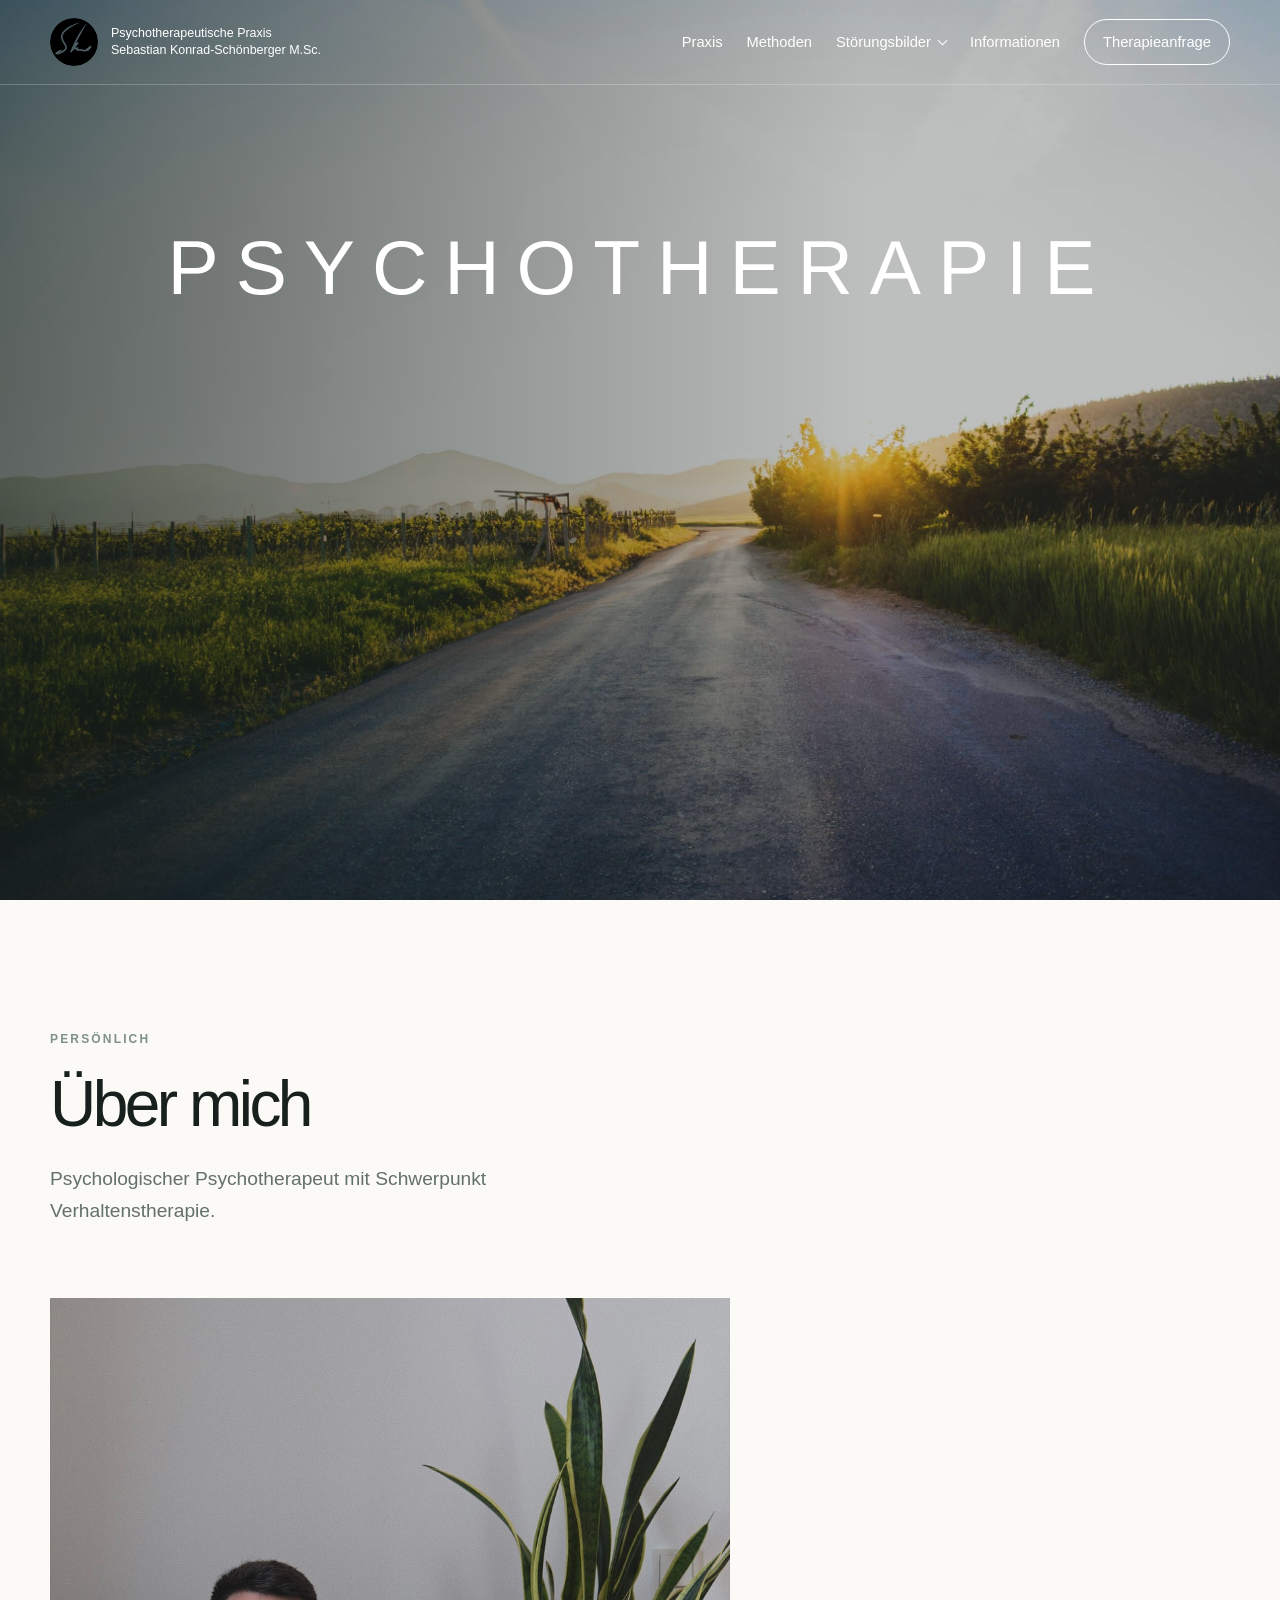
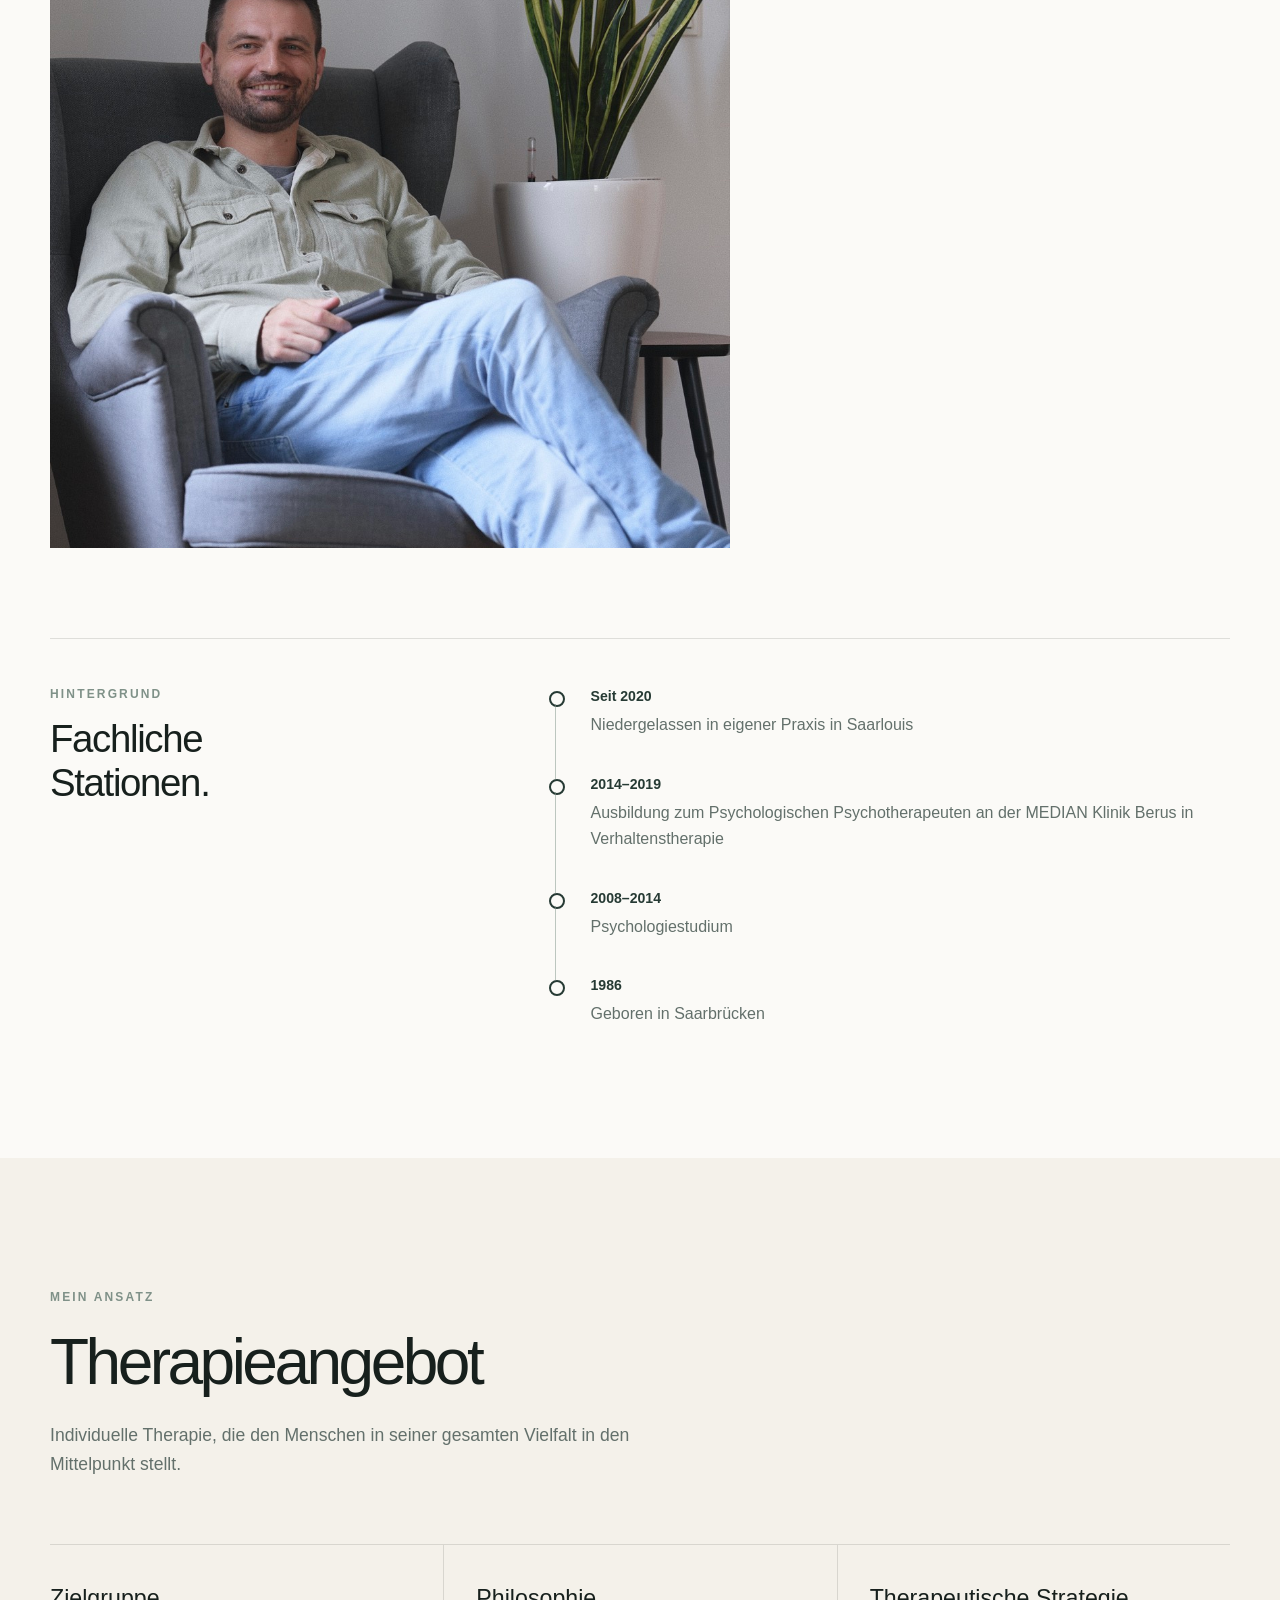
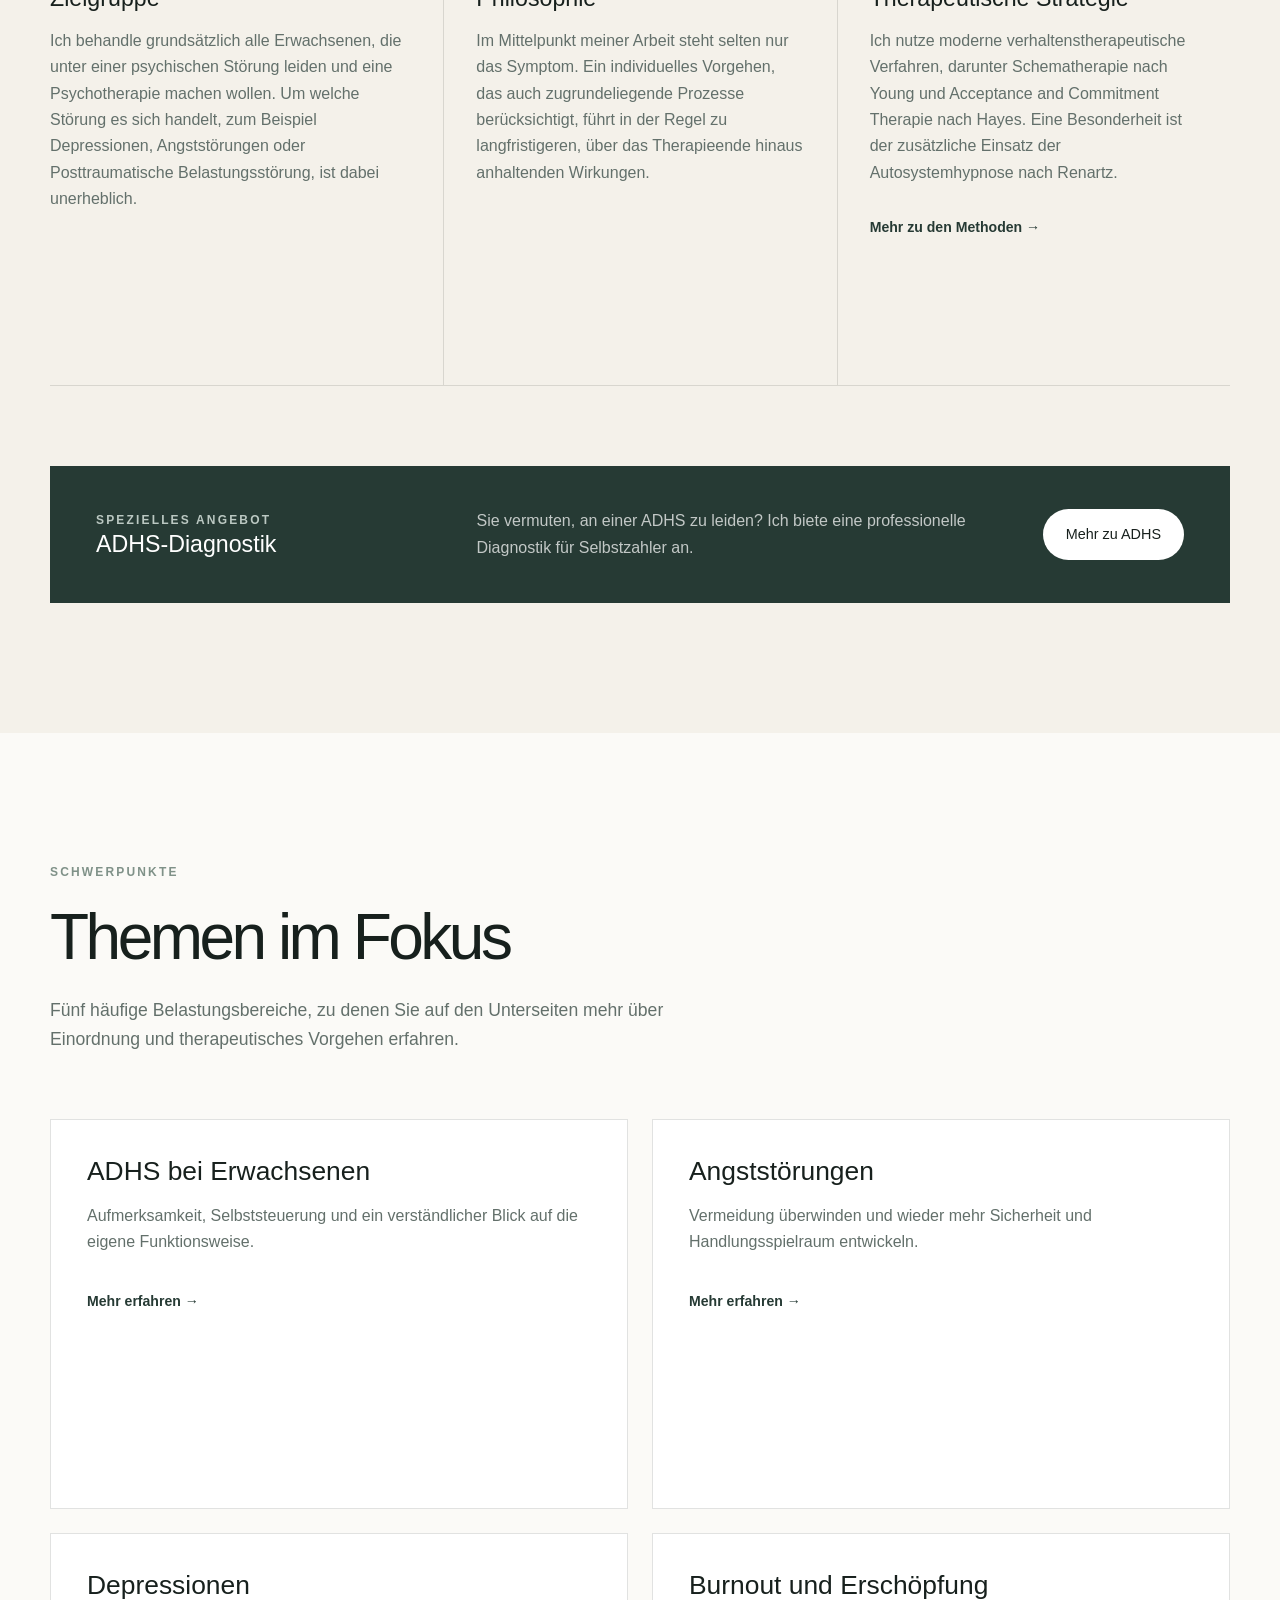
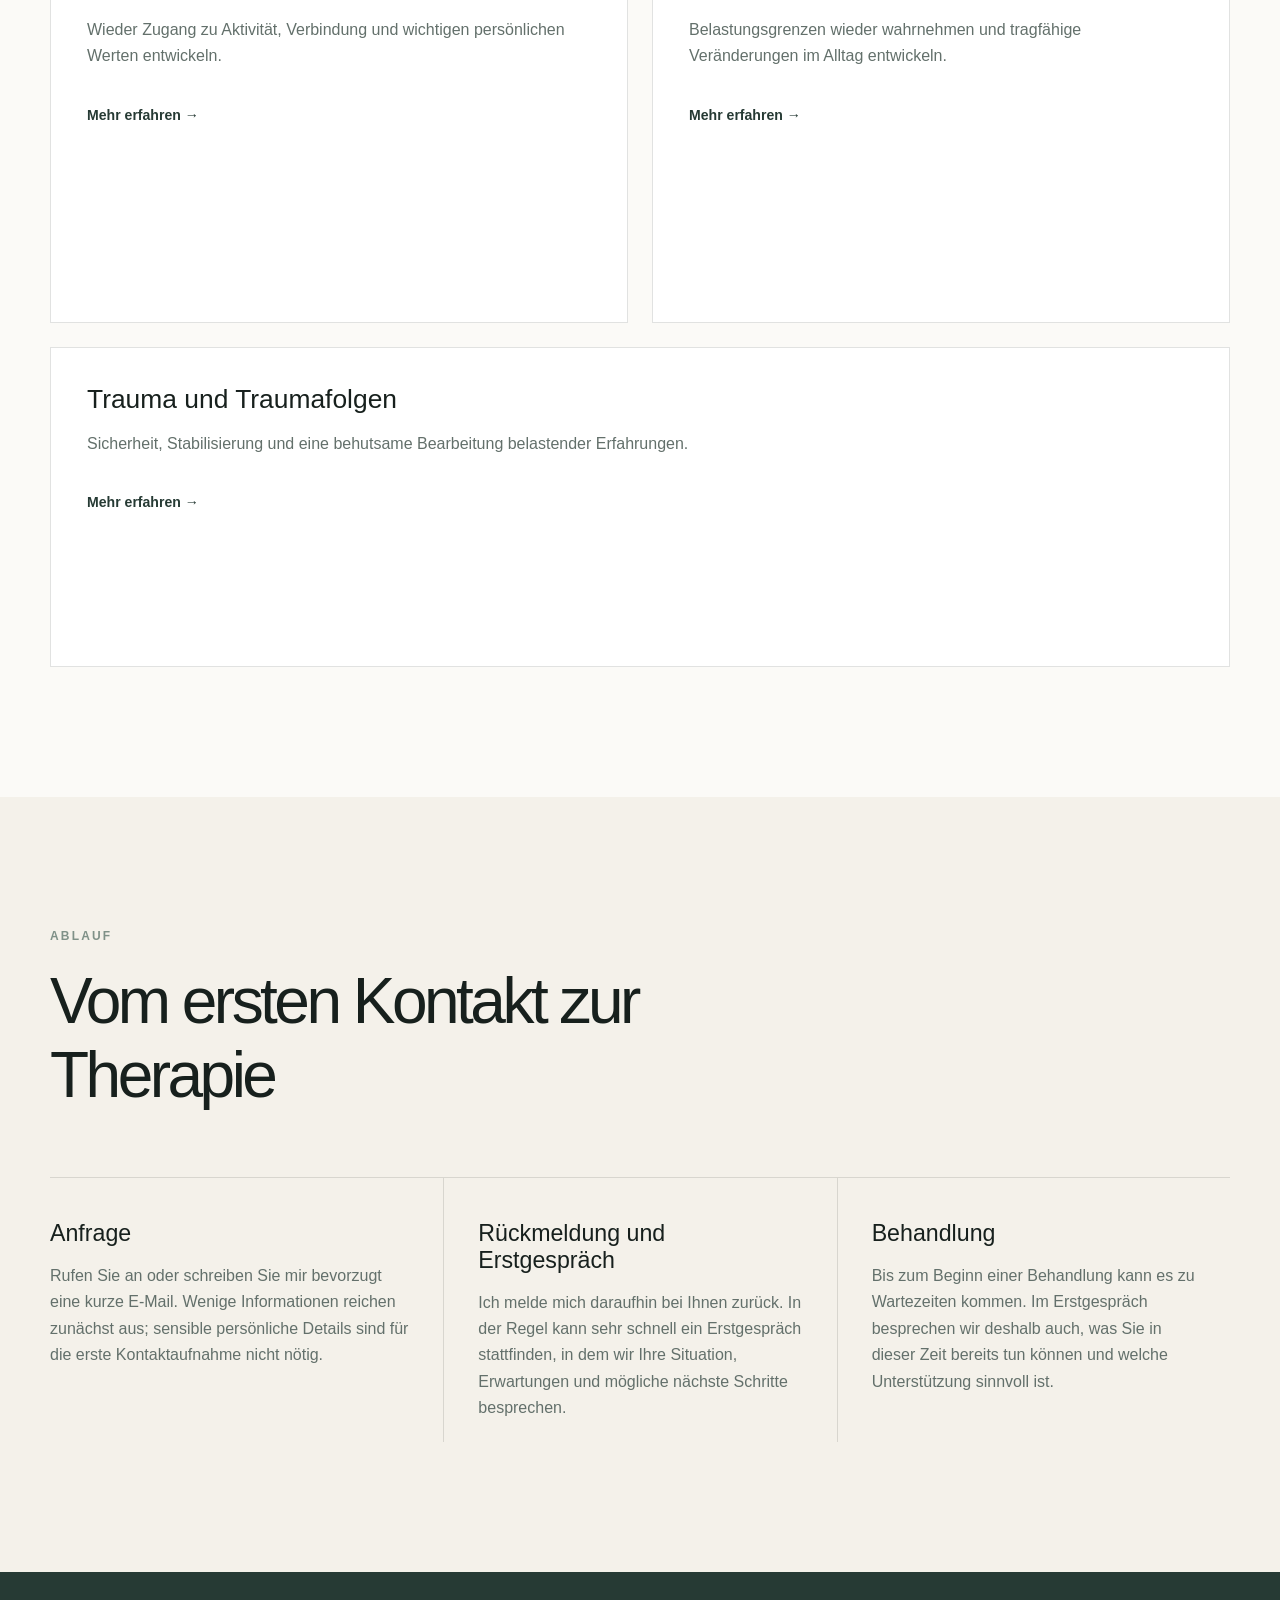
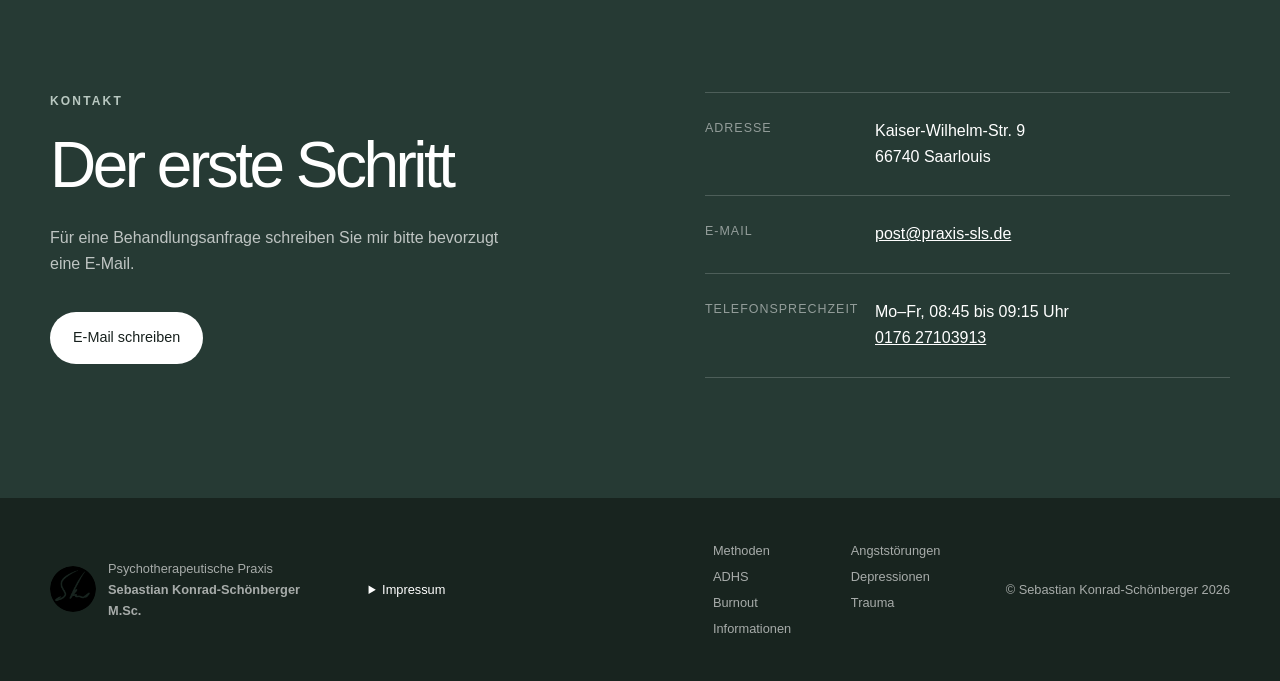
==== index.html @ 29362031 "Add anxiety and practice information pages" ====
<!doctype html>
<html lang="de">
<head>
  <meta charset="utf-8">
  <meta name="viewport" content="width=device-width, initial-scale=1">
  <meta name="description" content="Psychotherapeutische Praxis Sebastian Konrad-Schönberger in Saarlouis. Verhaltenstherapie für Erwachsene und ADHS-Diagnostik.">
  <title>Psychotherapeutische Praxis Sebastian Konrad-Schönberger</title>
  <link rel="stylesheet" href="style.css?v=10">
  <script src="script.js?v=6" defer></script>
</head>
<body>
  <a class="skip-link" href="#main">Zum Inhalt springen</a>

  <header class="site-header" id="home">
    <div class="nav-wrap">
      <a class="brand" href="index.html" aria-label="Zur Startseite">
        <img src="assets/logo.png" alt="" width="52" height="52">
        <span>Psychotherapeutische Praxis<strong>Sebastian Konrad-Schönberger M.Sc.</strong></span>
      </a>
      <button class="menu-toggle" type="button" aria-expanded="false" aria-controls="main-nav">
        <span></span><span></span><span></span>
        <span class="sr-only">Menü öffnen</span>
      </button>
      <nav id="main-nav" aria-label="Hauptnavigation">
        <a href="index.html" aria-current="page">Praxis</a>
        <a href="methoden.html?v=56c4865">Methoden</a>
        <details class="nav-disorders">
          <summary>Störungsbilder</summary>
          <div class="nav-disorders-menu">
            <a href="angststoerungen.html">Angststörungen</a>
            <a href="adhs.html">ADHS</a>
            <a href="depressionen.html">Depressionen</a>
            <a href="burnout.html">Burnout</a>
            <a href="trauma.html">Trauma</a>
          </div>
        </details>
        <a href="informationen.html">Informationen</a>
        <a class="nav-contact" href="#kontakt">Therapieanfrage</a>
      </nav>
    </div>
  </header>

  <main id="main">
    <section class="hero" aria-labelledby="hero-title">
      <div class="hero-shade"></div>
      <div class="hero-content reveal">
        <h1 id="hero-title">Psychotherapie</h1>
      </div>
    </section>

    <section class="section about" id="ueber-mich">
      <div class="container">
        <div class="about-grid">
          <div class="about-copy reveal">
            <p class="section-label">Persönlich</p>
            <h2>Über mich</h2>
            <p class="lead">Psychologischer Psychotherapeut mit Schwerpunkt Verhaltenstherapie.</p>
          </div>
          <div class="portrait-wrap reveal">
            <img src="assets/portrait.jpg?v=3" alt="Portrait von Sebastian Konrad-Schönberger" loading="lazy">
          </div>
        </div>

        <div class="career reveal">
          <div class="career-head">
            <p class="section-label">Hintergrund</p>
            <h3>Fachliche Stationen.</h3>
          </div>
          <ol class="timeline">
            <li>
              <span>Seit 2020</span>
              <p>Niedergelassen in eigener Praxis in Saarlouis</p>
            </li>
            <li>
              <span>2014–2019</span>
              <p>Ausbildung zum Psychologischen Psychotherapeuten an der MEDIAN Klinik Berus in Verhaltenstherapie</p>
            </li>
            <li>
              <span>2008–2014</span>
              <p>Psychologiestudium</p>
            </li>
            <li>
              <span>1986</span>
              <p>Geboren in Saarbrücken</p>
            </li>
          </ol>
        </div>
      </div>
    </section>

    <section class="section therapy" id="therapieangebot">
      <div class="container">
        <div class="section-head reveal">
          <p class="section-label">Mein Ansatz</p>
          <h2>Therapieangebot</h2>
          <p>Individuelle Therapie, die den Menschen in seiner gesamten Vielfalt in den Mittelpunkt stellt.</p>
        </div>
        <div class="card-grid">
          <article class="card reveal">
            <h3>Zielgruppe</h3>
            <p>Ich behandle grundsätzlich alle Erwachsenen, die unter einer psychischen Störung leiden und eine Psychotherapie machen wollen. Um welche Störung es sich handelt, zum Beispiel Depressionen, Angststörungen oder Posttraumatische Belastungsstörung, ist dabei unerheblich.</p>
          </article>
          <article class="card reveal">
            <h3>Philosophie</h3>
            <p>Im Mittelpunkt meiner Arbeit steht selten nur das Symptom. Ein individuelles Vorgehen, das auch zugrundeliegende Prozesse berücksichtigt, führt in der Regel zu langfristigeren, über das Therapieende hinaus anhaltenden Wirkungen.</p>
          </article>
          <article class="card reveal">
            <h3>Therapeutische Strategie</h3>
            <p>Ich nutze moderne verhaltenstherapeutische Verfahren, darunter Schematherapie nach Young und Acceptance and Commitment Therapie nach Hayes. Eine Besonderheit ist der zusätzliche Einsatz der Autosystemhypnose nach Renartz.</p>
            <a class="text-link" href="methoden.html?v=56c4865">Mehr zu den Methoden →</a>
          </article>
        </div>

        <aside class="feature reveal">
          <div>
            <p class="section-label">Spezielles Angebot</p>
            <h3>ADHS-Diagnostik</h3>
          </div>
          <p>Sie vermuten, an einer ADHS zu leiden? Ich biete eine professionelle Diagnostik für Selbstzahler an.</p>
          <a class="button button-light" href="adhs.html">Mehr zu ADHS</a>
        </aside>
      </div>
    </section>

    <section class="section focus" aria-labelledby="focus-title">
      <div class="container">
        <div class="section-head reveal">
          <p class="section-label">Schwerpunkte</p>
          <h2 id="focus-title">Themen im Fokus</h2>
          <p>Fünf häufige Belastungsbereiche, zu denen Sie auf den Unterseiten mehr über Einordnung und therapeutisches Vorgehen erfahren.</p>
        </div>
        <div class="focus-grid">
          <a class="focus-card reveal" href="adhs.html">
            <h3>ADHS bei Erwachsenen</h3>
            <p>Aufmerksamkeit, Selbststeuerung und ein verständlicher Blick auf die eigene Funktionsweise.</p>
            <strong>Mehr erfahren →</strong>
          </a>
          <a class="focus-card reveal" href="angststoerungen.html">
            <h3>Angststörungen</h3>
            <p>Vermeidung überwinden und wieder mehr Sicherheit und Handlungsspielraum entwickeln.</p>
            <strong>Mehr erfahren →</strong>
          </a>
          <a class="focus-card reveal" href="depressionen.html">
            <h3>Depressionen</h3>
            <p>Wieder Zugang zu Aktivität, Verbindung und wichtigen persönlichen Werten entwickeln.</p>
            <strong>Mehr erfahren →</strong>
          </a>
          <a class="focus-card reveal" href="burnout.html">
            <h3>Burnout und Erschöpfung</h3>
            <p>Belastungsgrenzen wieder wahrnehmen und tragfähige Veränderungen im Alltag entwickeln.</p>
            <strong>Mehr erfahren →</strong>
          </a>
          <a class="focus-card reveal" href="trauma.html">
            <h3>Trauma und Traumafolgen</h3>
            <p>Sicherheit, Stabilisierung und eine behutsame Bearbeitung belastender Erfahrungen.</p>
            <strong>Mehr erfahren →</strong>
          </a>
        </div>
      </div>
    </section>

    <section class="section process" id="ablauf">
      <div class="container">
        <div class="section-head reveal">
          <p class="section-label">Ablauf</p>
          <h2>Vom ersten Kontakt zur Therapie</h2>
        </div>
        <div class="process-grid">
          <article class="process-step reveal">
            <h3>Anfrage</h3>
            <p>Rufen Sie an oder schreiben Sie mir bevorzugt eine kurze E-Mail. Wenige Informationen reichen zunächst aus; sensible persönliche Details sind für die erste Kontaktaufnahme nicht nötig.</p>
          </article>
          <article class="process-step reveal">
            <h3>Rückmeldung und Erstgespräch</h3>
            <p>Ich melde mich daraufhin bei Ihnen zurück. In der Regel kann sehr schnell ein Erstgespräch stattfinden, in dem wir Ihre Situation, Erwartungen und mögliche nächste Schritte besprechen.</p>
          </article>
          <article class="process-step reveal">
            <h3>Behandlung</h3>
            <p>Bis zum Beginn einer Behandlung kann es zu Wartezeiten kommen. Im Erstgespräch besprechen wir deshalb auch, was Sie in dieser Zeit bereits tun können und welche Unterstützung sinnvoll ist.</p>
          </article>
        </div>
      </div>
    </section>

    <section class="contact" id="kontakt">
      <div class="container contact-grid">
        <div class="contact-intro reveal">
          <p class="section-label">Kontakt</p>
          <h2>Der erste Schritt</h2>
          <p>Für eine Behandlungsanfrage schreiben Sie mir bitte bevorzugt eine E-Mail.</p>
          <a class="button button-light" href="mailto:post@praxis-sls.de">E-Mail schreiben</a>
        </div>
        <div class="contact-details reveal">
          <div>
            <span>Adresse</span>
            <p>Kaiser-Wilhelm-Str. 9<br>66740 Saarlouis</p>
          </div>
          <div>
            <span>E-Mail</span>
            <p><a href="mailto:post@praxis-sls.de">post@praxis-sls.de</a></p>
          </div>
          <div>
            <span>Telefonsprechzeit</span>
            <p>Mo–Fr, 08:45 bis 09:15 Uhr<br><a href="tel:+4917627103913">0176 27103913</a></p>
          </div>
        </div>
      </div>
    </section>
  </main>

  <footer>
    <div class="container footer-grid">
      <div class="footer-brand">
        <img src="assets/logo.png" alt="" width="46" height="46">
        <p>Psychotherapeutische Praxis<br><strong>Sebastian Konrad-Schönberger M.Sc.</strong></p>
      </div>
      <details>
        <summary>Impressum</summary>
        <p>Sebastian Konrad-Schönberger · Master of Science (Psychologie)<br>
          Psychologischer Psychotherapeut (VT)<br>
          Kaiser-Wilhelm-Str. 9 · 66740 Saarlouis<br>
          Telefon: 0176 27103913 · post (at) praxis-sls.de</p>
      </details>
      <nav class="footer-links" aria-label="Themenseiten">
        <a href="methoden.html?v=56c4865">Methoden</a>
        <a href="angststoerungen.html">Angststörungen</a>
        <a href="adhs.html">ADHS</a>
        <a href="depressionen.html">Depressionen</a>
        <a href="burnout.html">Burnout</a>
        <a href="trauma.html">Trauma</a>
        <a href="informationen.html">Informationen</a>
      </nav>
      <p class="copyright">© Sebastian Konrad-Schönberger <span id="year">2026</span></p>
    </div>
  </footer>
</body>
</html>
---- style.css ----
:root {
  --ink: #17201d;
  --muted: #63706b;
  --cream: #f4f1ea;
  --paper: #fbfaf7;
  --sage: #7f9188;
  --deep: #263a34;
  --line: rgba(23, 32, 29, .13);
  --max: 1180px;
}

* { box-sizing: border-box; }
html { scroll-behavior: smooth; }
body {
  margin: 0;
  color: var(--ink);
  background: var(--paper);
  font-family: "Avenir Next", "Segoe UI", Arial, sans-serif;
  line-height: 1.65;
  -webkit-font-smoothing: antialiased;
}
body.menu-open { overflow: hidden; }
img { display: block; max-width: 100%; }
a { color: inherit; }
h1, h2, h3, p { margin-top: 0; }
h1, h2, h3 {
  font-family: "Avenir Next", "Segoe UI", Arial, sans-serif;
  line-height: 1.15;
  font-weight: 500;
}
h2 { margin-bottom: 22px; font-size: clamp(2.35rem, 5vw, 4.7rem); letter-spacing: -.055em; }
h3 { margin-bottom: 16px; font-size: 1.45rem; }
.container { width: min(calc(100% - 48px), var(--max)); margin-inline: auto; }
.section { padding: 130px 0; scroll-margin-top: 84px; }
.section-label {
  margin-bottom: 18px;
  color: var(--sage);
  font-size: .75rem;
  font-weight: 600;
  letter-spacing: .18em;
  text-transform: uppercase;
}
.lead { max-width: 560px; color: var(--muted); font-size: 1.2rem; }
.sr-only {
  position: absolute; width: 1px; height: 1px; padding: 0; margin: -1px;
  overflow: hidden; clip: rect(0, 0, 0, 0); white-space: nowrap; border: 0;
}
.skip-link {
  position: fixed; z-index: 100; top: 12px; left: 12px; padding: 10px 16px;
  background: white; transform: translateY(-150%);
}
.skip-link:focus { transform: none; }

.site-header {
  position: absolute; z-index: 10; top: 0; left: 0; width: 100%;
  color: white; border-bottom: 1px solid rgba(255,255,255,.22);
}
.site-header.scrolled {
  position: fixed; color: var(--ink); background: rgba(251,250,247,.92);
  box-shadow: 0 8px 30px rgba(27,37,33,.07); backdrop-filter: blur(16px);
}
.nav-wrap {
  display: flex; align-items: center; justify-content: space-between;
  width: min(calc(100% - 48px), var(--max)); height: 84px; margin-inline: auto;
}
.brand { display: flex; align-items: center; gap: 13px; text-decoration: none; font-size: .78rem; line-height: 1.35; }
.brand img { width: 48px; height: 48px; border-radius: 50%; }
.brand strong { display: block; font-weight: 500; }
#main-nav { display: flex; align-items: center; gap: 24px; }
#main-nav a { position: relative; text-decoration: none; font-size: .92rem; }
#main-nav a:not(.nav-contact)::after {
  content: ""; position: absolute; left: 0; bottom: -6px; width: 100%; height: 1px;
  background: currentColor; transform: scaleX(0); transform-origin: right; transition: transform .25s;
}
#main-nav a:hover::after { transform: scaleX(1); transform-origin: left; }
.nav-contact { padding: 10px 18px; border: 1px solid currentColor; border-radius: 100px; }
.menu-toggle { display: none; }
.nav-disorders { position: relative; }
.nav-disorders summary {
  display: flex; align-items: center; gap: 8px; cursor: pointer; list-style: none;
  font-size: .92rem; white-space: nowrap;
}
.nav-disorders summary::-webkit-details-marker { display: none; }
.nav-disorders summary::after {
  content: ""; width: 6px; height: 6px; margin-top: -4px;
  border-right: 1px solid currentColor; border-bottom: 1px solid currentColor;
  transform: rotate(45deg); transition: transform .2s;
}
.nav-disorders[open] summary::after { margin-top: 3px; transform: rotate(225deg); }
.nav-disorders-menu {
  position: absolute; z-index: 30; top: calc(100% + 18px); left: -18px;
  min-width: 220px; padding: 8px; color: var(--ink); background: var(--paper);
  border: 1px solid var(--line); box-shadow: 0 18px 50px rgba(27,37,33,.12);
}
#main-nav .nav-disorders-menu a {
  display: block; padding: 10px 12px; border-radius: 4px; font-size: .9rem; white-space: nowrap;
}
#main-nav .nav-disorders-menu a:hover { background: var(--cream); }
#main-nav .nav-disorders-menu a::after { display: none; }
.subpage .nav-disorders.current > summary { font-weight: 600; }

.hero {
  position: relative; display: grid; place-items: start center; min-height: 100svh;
  color: white; background: url("assets/hero.jpg") center 52% / cover no-repeat;
}
.hero-shade { position: absolute; inset: 0; background: linear-gradient(90deg, rgba(18,28,24,.62), rgba(18,28,24,.17) 68%), linear-gradient(0deg, rgba(8,16,13,.32), transparent 45%); }
.hero-content { position: relative; display: grid; place-items: center; width: 100%; height: 50svh; padding: 84px 24px 0; text-align: center; }
.hero h1 {
  margin: 0;
  font-size: clamp(2.4rem, 6vw, 5.7rem);
  letter-spacing: .22em;
  text-transform: uppercase;
}
.button {
  display: inline-flex; align-items: center; justify-content: center; padding: 13px 22px;
  border: 1px solid transparent; border-radius: 100px; text-decoration: none; font-size: .9rem;
  transition: transform .2s, background .2s, color .2s;
}
.button:hover { transform: translateY(-2px); }
.button-light { color: var(--ink); background: white; }
.button-dark { color: white; background: var(--deep); }
.about { background: var(--paper); }
.about-grid { display: grid; gap: 52px; }
.about-copy { max-width: 720px; }
.portrait-wrap { position: relative; width: min(62%, 680px); }
.portrait-wrap::before { content: ""; position: absolute; z-index: -1; inset: -18px 18px 18px -18px; background: var(--cream); }
.portrait-wrap img { width: 100%; aspect-ratio: 4 / 5; object-fit: cover; object-position: center; }
.career {
  display: grid; grid-template-columns: .72fr 1.28fr; gap: clamp(55px, 9vw, 130px);
  margin-top: 90px; padding-top: 46px; border-top: 1px solid var(--line);
}
.career-head .section-label { margin-bottom: 12px; }
.career-head h3 { max-width: 280px; margin: 0; font-size: clamp(1.75rem, 3vw, 2.45rem); letter-spacing: -.035em; }
.timeline { position: relative; margin: 0; padding: 0 0 0 42px; list-style: none; }
.timeline li { position: relative; padding: 0 0 34px; }
.timeline li:last-child { padding-bottom: 0; }
.timeline li::before {
  content: ""; position: absolute; top: 6px; left: -42px; width: 12px; height: 12px;
  border: 2px solid var(--deep); border-radius: 50%; background: var(--paper);
}
.timeline li::after {
  content: ""; position: absolute; top: 19px; bottom: -6px; left: -36px; width: 1px;
  background: rgba(127, 145, 136, .5);
}
.timeline li:last-child::after { display: none; }
.timeline span { display: block; margin-bottom: 4px; color: var(--deep); font-size: .88rem; font-weight: 600; }
.timeline p { max-width: 620px; margin: 0; color: var(--muted); font-size: 1rem; }

.therapy { background: var(--cream); }
.section-head { max-width: 720px; margin-bottom: 65px; }
.section-head > p:last-child { max-width: 620px; color: var(--muted); font-size: 1.1rem; }
.card-grid { display: grid; grid-template-columns: repeat(3, 1fr); border-top: 1px solid var(--line); border-bottom: 1px solid var(--line); }
.card { min-height: 440px; padding: 40px 32px 40px 0; }
.card + .card { padding-left: 32px; border-left: 1px solid var(--line); }
.card p { margin: 0; color: var(--muted); }
.card .text-link { display: inline-block; margin-top: 30px; color: var(--deep); font-size: .88rem; font-weight: 600; text-decoration: none; }
.feature {
  display: grid; grid-template-columns: .8fr 1.25fr auto; gap: 50px; align-items: center;
  margin-top: 80px; padding: 42px 46px; color: white; background: var(--deep);
}
.feature .section-label { color: #bbc8c2; }
.feature h3, .feature p { margin-bottom: 0; }
.feature > p { color: rgba(255,255,255,.72); }

.focus { background: var(--paper); }
.focus-grid { display: grid; grid-template-columns: repeat(2, 1fr); gap: 24px; }
.focus-card {
  display: flex; flex-direction: column; min-height: 390px; padding: 36px;
  border: 1px solid var(--line); background: white; text-decoration: none;
  transition: transform .25s, box-shadow .25s, border-color .25s;
}
.focus-card:hover { transform: translateY(-5px); border-color: rgba(38,58,52,.3); box-shadow: 0 18px 50px rgba(27,37,33,.08); }
.focus-card > span { margin-bottom: 70px; color: var(--sage); font-size: .78rem; letter-spacing: .12em; }
.focus-card h3 { font-size: 1.65rem; }
.focus-card p { color: var(--muted); }
.focus-card strong { margin-top: 18px; color: var(--deep); font-size: .88rem; font-weight: 600; }
.focus-card:last-child:nth-child(odd) { grid-column: 1 / -1; min-height: 320px; }

.process { background: var(--cream); }
.process-grid { display: grid; grid-template-columns: repeat(3, 1fr); border-top: 1px solid var(--line); }
.process-step { padding: 42px 34px 20px 0; }
.process-step + .process-step { padding-left: 34px; border-left: 1px solid var(--line); }
.process-step > span { display: block; margin-bottom: 42px; color: var(--sage); font-size: .78rem; letter-spacing: .12em; }
.process-step p { margin: 0; color: var(--muted); }

.info-grid { display: grid; grid-template-columns: repeat(3, 1fr); gap: 28px; }
.info-item { padding: 38px; background: white; border: 1px solid var(--line); }
.info-item .icon { display: grid; place-items: center; width: 52px; height: 52px; margin-bottom: 48px; color: var(--deep); background: var(--cream); border-radius: 50%; font-size: .72rem; }
.info-item p { margin: 0; color: var(--muted); }

.contact { padding: 120px 0; scroll-margin-top: 84px; color: white; background: var(--deep); }
.contact-grid { display: grid; grid-template-columns: 1fr 1fr; gap: 130px; }
.contact .section-label { color: #b9c8c1; }
.contact-intro > p:not(.section-label) { max-width: 470px; margin-bottom: 34px; color: rgba(255,255,255,.7); }
.contact-details > div { display: grid; grid-template-columns: 170px 1fr; padding: 25px 0; border-top: 1px solid rgba(255,255,255,.18); }
.contact-details > div:last-child { border-bottom: 1px solid rgba(255,255,255,.18); }
.contact-details span { color: rgba(255,255,255,.5); font-size: .78rem; letter-spacing: .08em; text-transform: uppercase; }
.contact-details p { margin: 0; }

footer { padding: 42px 0; background: #18241f; color: rgba(255,255,255,.62); font-size: .8rem; }
.footer-grid { display: grid; grid-template-columns: 1.1fr 1.2fr 1fr auto; gap: 35px; align-items: center; }
.footer-brand { display: flex; align-items: center; gap: 12px; }
.footer-brand img { border-radius: 50%; }
.footer-brand p { margin: 0; }
details summary { cursor: pointer; color: white; }
details p { margin: 12px 0 0; }
.footer-links { display: grid; grid-template-columns: 1fr 1fr; gap: 5px 18px; }
.footer-links a { text-decoration: none; }
.footer-links a:hover { color: white; }
.copyright { margin: 0; white-space: nowrap; }

.subpage .site-header {
  position: sticky; color: var(--ink); background: rgba(251,250,247,.96);
  border-bottom: 1px solid var(--line); backdrop-filter: blur(16px);
}
.subpage #main-nav a[aria-current="page"]::after { transform: scaleX(1); }
.page-hero { padding: 115px 0 95px; background: var(--cream); }
.page-hero-inner { max-width: 900px; }
.page-hero h1 {
  max-width: 900px; margin-bottom: 28px;
  font-size: clamp(3rem, 7vw, 6.5rem); letter-spacing: -.06em;
}
.methods-hero-title {
  display: grid; gap: .06em; max-width: 760px;
  font-size: clamp(2.5rem, 5.2vw, 4.9rem); line-height: .94;
}
.methods-hero-title span { display: block; }
.methods-hero-title span:nth-child(2) {
  padding-left: clamp(26px, 6vw, 92px); color: var(--sage);
}
.methods-hero-title span:nth-child(3) { padding-left: clamp(6px, 1.4vw, 22px); }
.page-hero .lead { max-width: 760px; font-size: clamp(1.1rem, 2vw, 1.35rem); }
.page-actions { display: flex; flex-wrap: wrap; gap: 12px; margin-top: 38px; }
.button-outline { border-color: var(--deep); color: var(--deep); }
.page-section { padding: 105px 0; }
.page-section.alt { background: var(--cream); }
.methods-section-head { max-width: none; margin-bottom: 44px; }
.methods-section-head .section-label { margin-bottom: 18px; }
.methods-section-head h2 {
  display: flex; flex-wrap: wrap; gap: 12px; max-width: 100%;
  font-size: clamp(1.35rem, 2.3vw, 2rem); letter-spacing: -.025em;
}
.methods-section-head h2 span {
  display: inline-flex; align-items: center; min-height: 52px; padding: 0 18px;
  border: 1px solid rgba(127,145,136,.34); border-radius: 999px;
  background: rgba(255,255,255,.58);
}
.methods-section-head h2 span:first-child { color: var(--sage); }
.editorial-grid { display: grid; grid-template-columns: .85fr 1.15fr; gap: clamp(60px, 10vw, 150px); }
.editorial-intro { position: sticky; top: 125px; align-self: start; }
.editorial-intro h2 { font-size: clamp(2.3rem, 4.5vw, 4.4rem); }
.prose { max-width: 720px; }
.prose > p { margin-bottom: 24px; color: var(--muted); font-size: 1.08rem; }
.prose .quote {
  margin: 38px 0; padding: 28px 0 28px 30px; color: var(--deep);
  border-left: 2px solid var(--sage); font-size: 1.3rem;
}
.detail-list { margin: 36px 0 0; padding: 0; list-style: none; border-top: 1px solid var(--line); }
.detail-list li { padding: 18px 0; border-bottom: 1px solid var(--line); color: var(--muted); }
.method-grid { display: grid; grid-template-columns: repeat(3, 1fr); gap: 24px; }
.info-page-grid { grid-template-columns: repeat(2, 1fr); }
.method-card { min-height: 280px; padding: 34px; border: 1px solid var(--line); background: var(--paper); }
.method-card span { display: block; margin-bottom: 48px; color: var(--sage); font-size: .78rem; letter-spacing: .12em; }
.method-card p { margin: 0; color: var(--muted); }
.page-cta { padding: 90px 0; color: white; background: var(--deep); }
.page-cta-grid { display: grid; grid-template-columns: 1.2fr .8fr; gap: 80px; align-items: end; }
.page-cta h2 { max-width: 720px; margin-bottom: 0; }
.page-cta-copy p { color: rgba(255,255,255,.7); }
.page-cta-copy .button { margin-top: 14px; }

.reveal { opacity: 0; transform: translateY(28px); transition: opacity .7s ease, transform .7s ease; }
.reveal.visible { opacity: 1; transform: none; }

@media (max-width: 900px) {
  .section { padding: 95px 0; }
  .site-header, .site-header.scrolled, .subpage .site-header { backdrop-filter: none; }
  .menu-toggle { display: grid; gap: 5px; padding: 10px; color: inherit; background: none; border: 0; }
  .menu-toggle > span:not(.sr-only) { display: block; width: 24px; height: 1px; background: currentColor; transition: transform .25s, opacity .25s; }
  .menu-toggle[aria-expanded="true"] > span:first-child { transform: translateY(6px) rotate(45deg); }
  .menu-toggle[aria-expanded="true"] > span:nth-child(2) { opacity: 0; }
  .menu-toggle[aria-expanded="true"] > span:nth-child(3) { transform: translateY(-6px) rotate(-45deg); }
  #main-nav {
    position: fixed; inset: 84px 0 auto; display: flex; flex-direction: column; align-items: flex-start;
    width: 100%; height: calc(100svh - 84px);
    gap: 0; padding: 34px 24px 24px; color: var(--ink); background: var(--cream);
    opacity: 0; visibility: hidden; transform: translateY(-10px); transition: .25s;
  }
  #main-nav.open { opacity: 1; visibility: visible; transform: none; }
  #main-nav a { width: 100%; padding: 13px 0; border-bottom: 1px solid var(--line); font-size: clamp(1.75rem, 7vw, 2.35rem); }
  #main-nav a:not(.nav-contact)::after { display: none; }
  .nav-contact {
    margin-top: auto; padding: 15px 20px; color: white; background: var(--deep);
    border: 0; border-radius: 100px; text-align: center; font-size: 1rem;
  }
  .contact-grid { grid-template-columns: 1fr; gap: 65px; }
  .about-grid { gap: 50px; }
  .career { grid-template-columns: .72fr 1.28fr; gap: 50px; }
  .portrait-wrap { width: min(72%, 560px); }
  .card-grid, .info-grid, .focus-grid, .process-grid { grid-template-columns: 1fr; }
  .card { min-height: auto; padding: 36px 0; }
  .card + .card { padding-left: 0; border-top: 1px solid var(--line); border-left: 0; }
  .feature { grid-template-columns: 1fr; gap: 25px; }
  .focus-card { min-height: 310px; }
  .focus-card > span { margin-bottom: 42px; }
  .process-step { padding: 34px 0; border-bottom: 1px solid var(--line); }
  .process-step + .process-step { padding-left: 0; border-left: 0; }
  .editorial-grid, .page-cta-grid { grid-template-columns: 1fr; gap: 48px; }
  .editorial-intro { position: static; }
  .method-grid { grid-template-columns: 1fr; }
  .method-card { min-height: auto; }
  .footer-grid { grid-template-columns: 1fr; }
  .nav-disorders { width: 100%; }
  .nav-disorders summary {
    width: 100%; padding: 13px 0; border-bottom: 1px solid var(--line);
    font-size: clamp(1.75rem, 7vw, 2.35rem);
  }
  .nav-disorders-menu {
    position: static; min-width: 0; padding: 4px 0 10px 18px;
    background: transparent; border: 0; box-shadow: none;
  }
  #main-nav .nav-disorders-menu a {
    padding: 9px 0; border-bottom: 1px solid var(--line); border-radius: 0;
    font-size: 1.1rem;
  }
  #main-nav .nav-disorders-menu a:hover { background: transparent; }
}

@media (max-width: 560px) {
  .container, .nav-wrap, .hero-content { width: min(calc(100% - 32px), var(--max)); }
  .nav-wrap { height: 72px; }
  .brand img { width: 42px; height: 42px; }
  .brand { font-size: .7rem; }
  #main-nav { inset: 72px 0 auto; height: calc(100svh - 72px); }
  .hero h1 { font-size: clamp(1.65rem, 8vw, 2.6rem); letter-spacing: .16em; }
  .section { padding: 78px 0; }
  .page-hero { padding: 75px 0 70px; }
  .page-section { padding: 78px 0; }
  .page-hero h1 { font-size: 3.2rem; }
  h2 { font-size: 2.7rem; }
  .about-grid { gap: 42px; }
  .career { grid-template-columns: 1fr; gap: 38px; margin-top: 68px; padding-top: 38px; }
  .portrait-wrap { width: 92%; }
  .feature, .info-item { padding: 30px 24px; }
  .contact-details > div { grid-template-columns: 1fr; gap: 7px; }
}

@media (prefers-reduced-motion: reduce) {
  html { scroll-behavior: auto; }
  *, *::before, *::after { animation-duration: .01ms !important; animation-iteration-count: 1 !important; transition-duration: .01ms !important; }
  .reveal { opacity: 1; transform: none; }
}
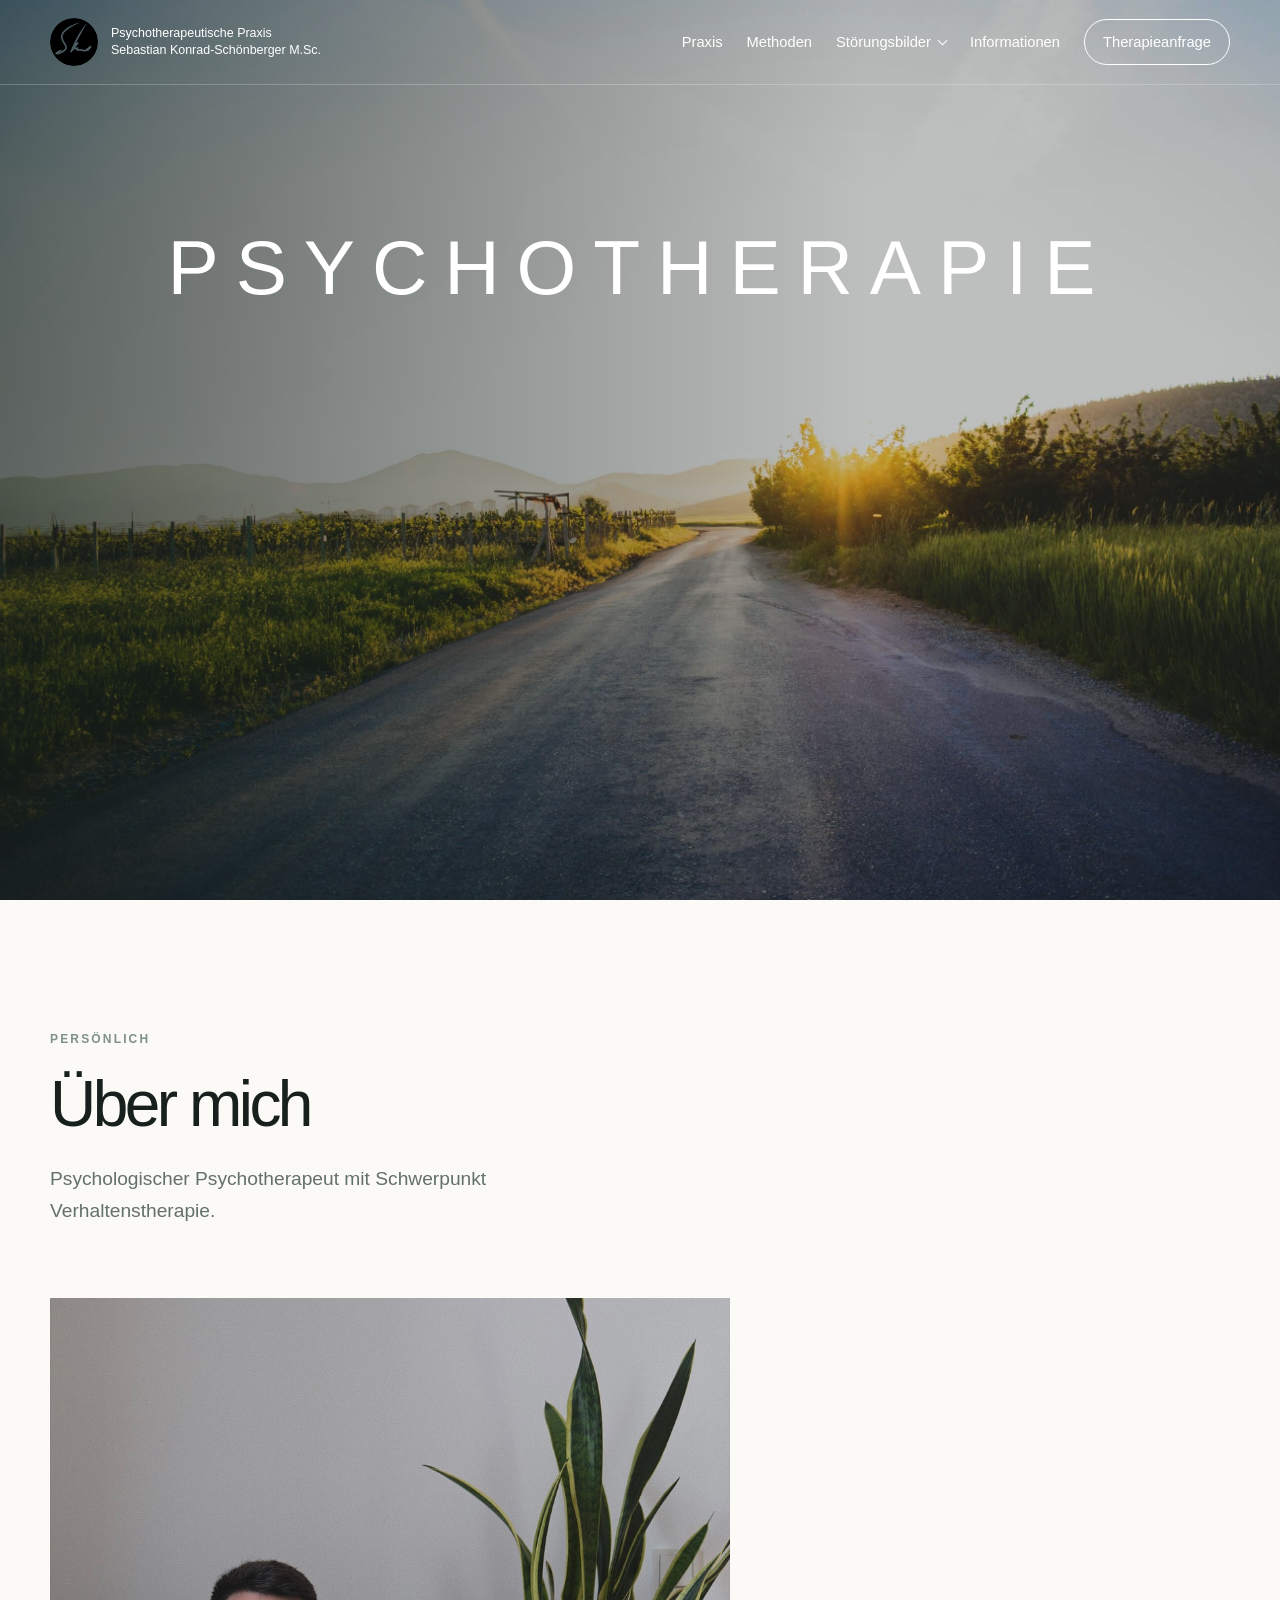
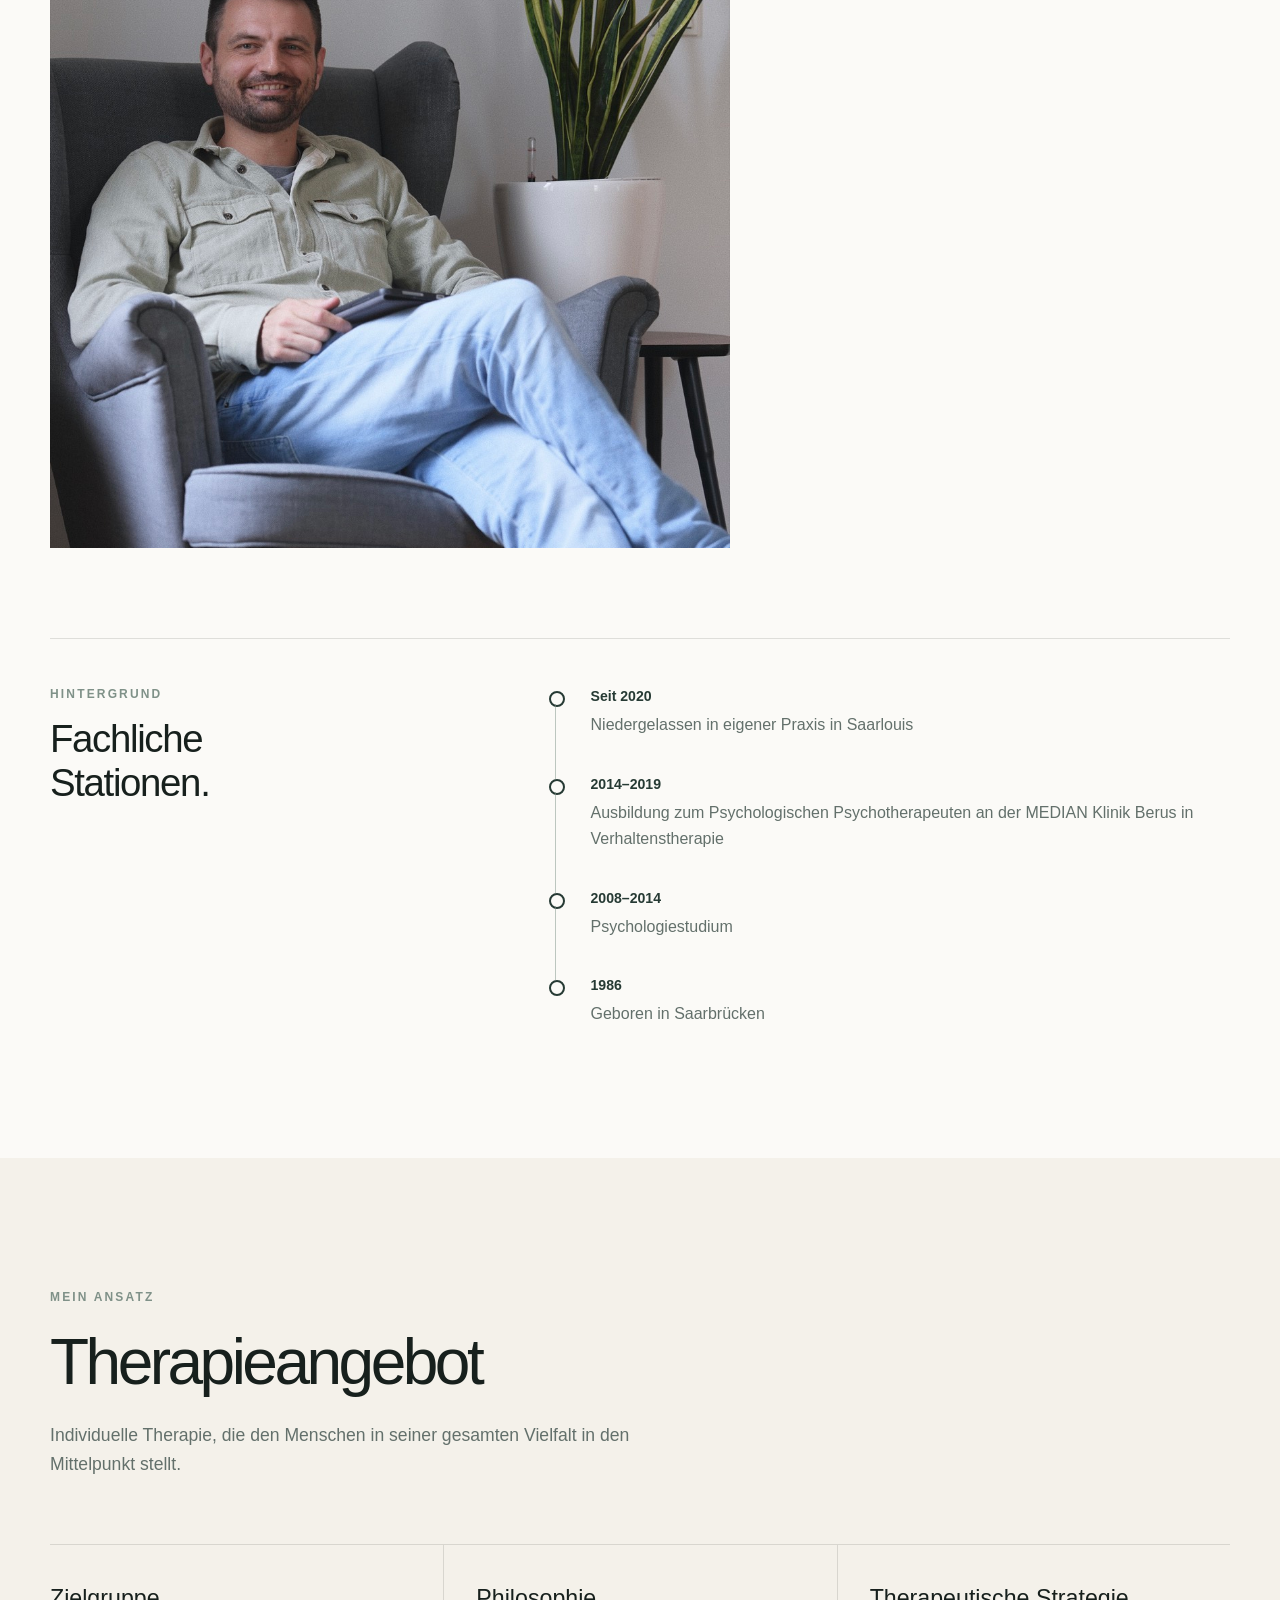
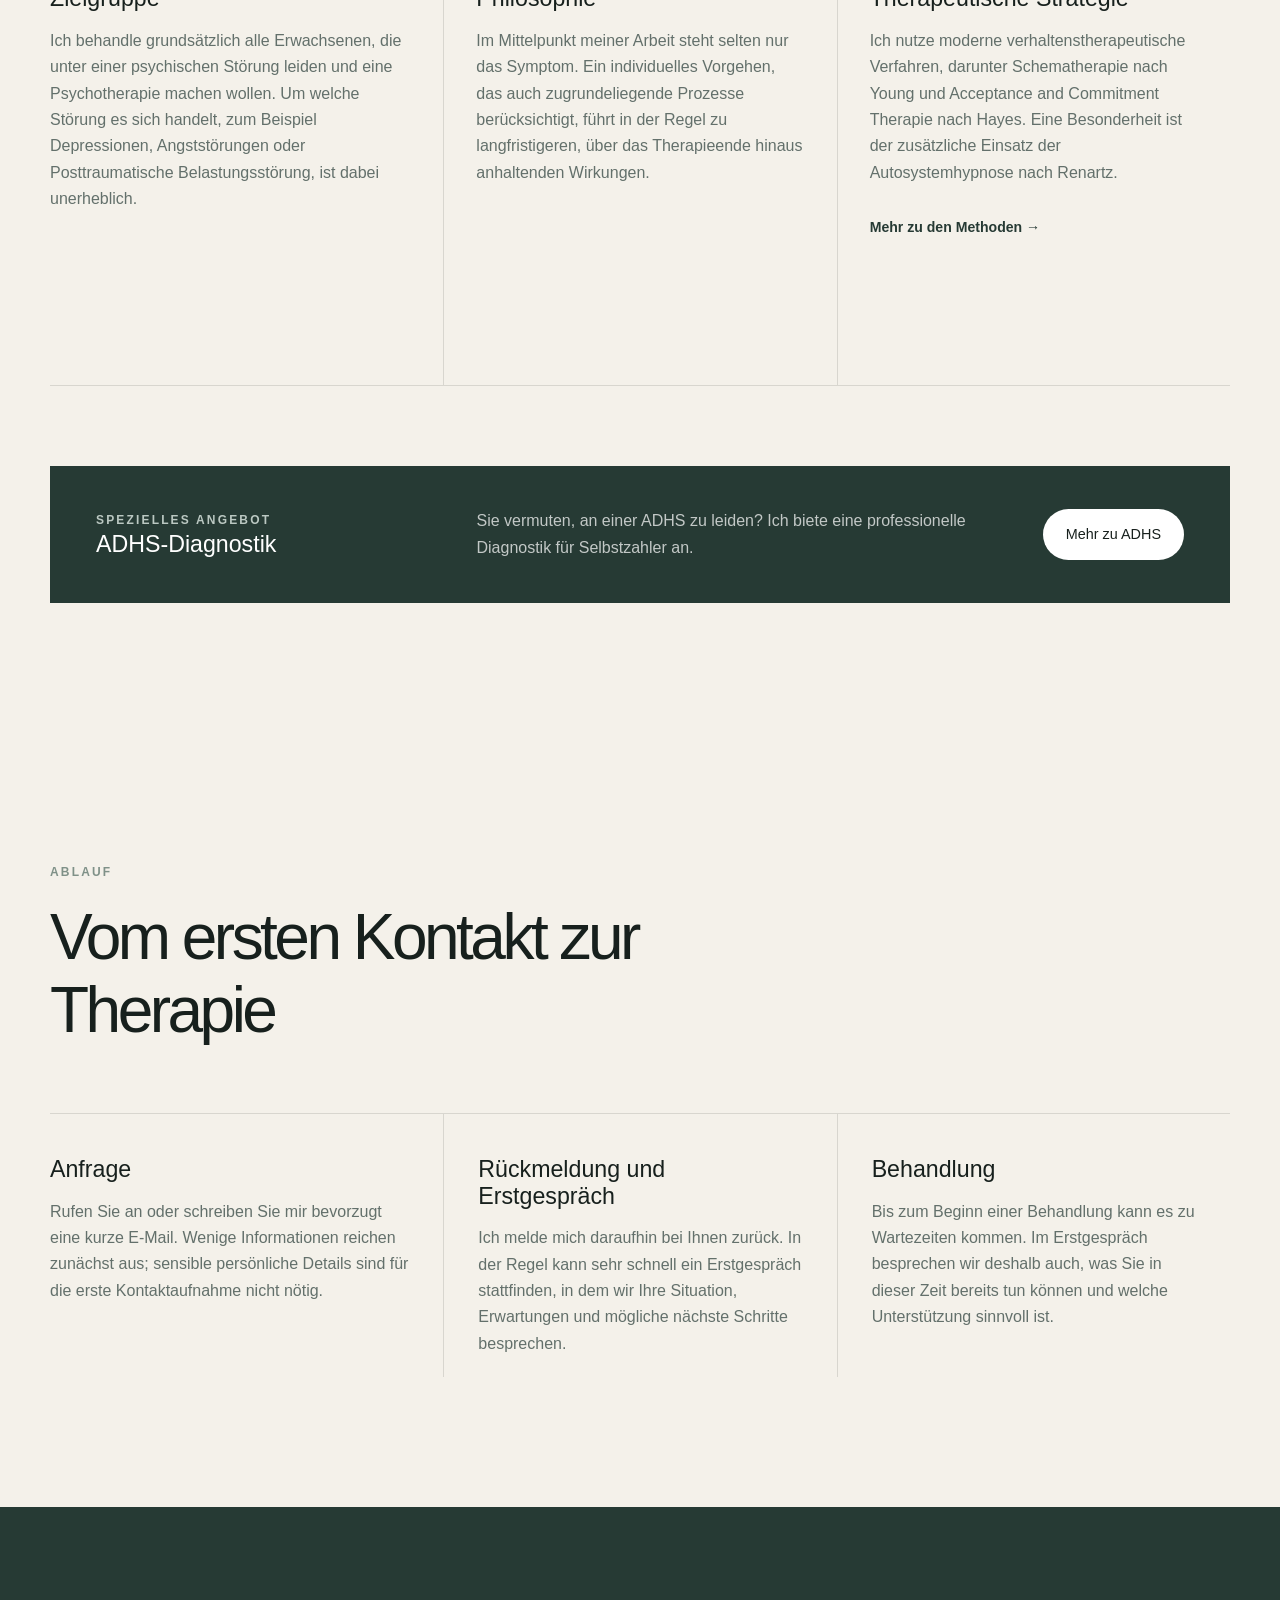
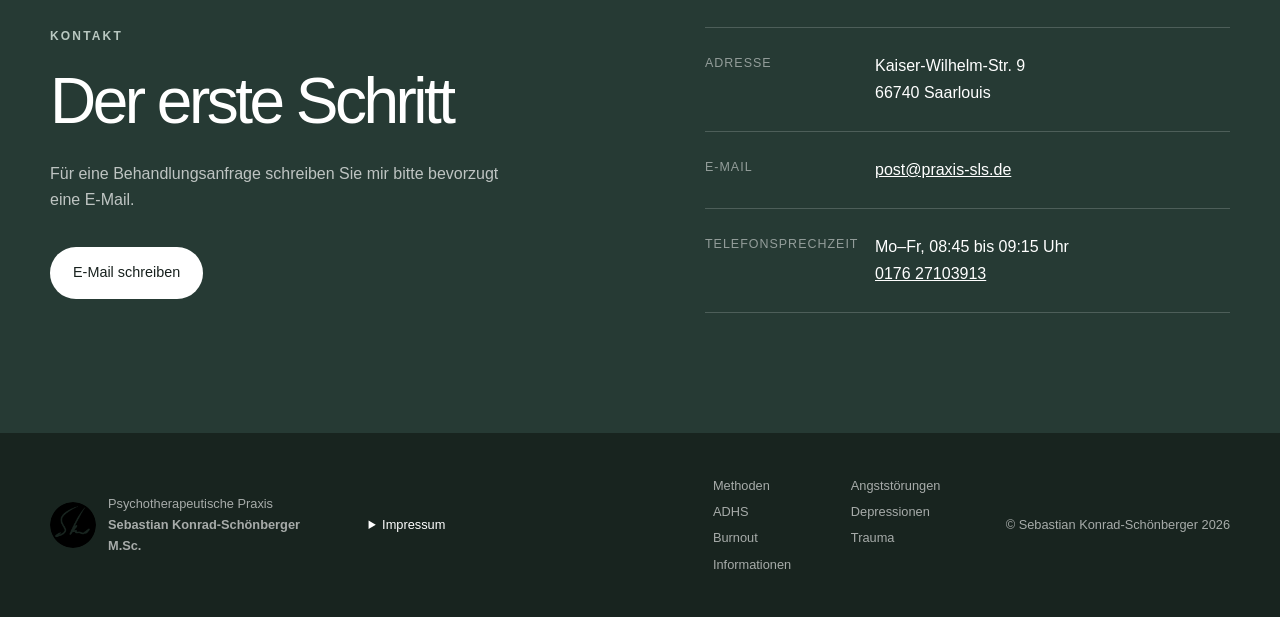
==== commit 48778263: "Refine practice page navigation" ====
--- a/index.html
+++ b/index.html
@@ -5,7 +5,7 @@
   <meta name="viewport" content="width=device-width, initial-scale=1">
   <meta name="description" content="Psychotherapeutische Praxis Sebastian Konrad-Schönberger in Saarlouis. Verhaltenstherapie für Erwachsene und ADHS-Diagnostik.">
   <title>Psychotherapeutische Praxis Sebastian Konrad-Schönberger</title>
-  <link rel="stylesheet" href="style.css?v=10">
+  <link rel="stylesheet" href="style.css?v=11">
   <script src="script.js?v=6" defer></script>
 </head>
 <body>
@@ -122,43 +122,6 @@
       </div>
     </section>
 
-    <section class="section focus" aria-labelledby="focus-title">
-      <div class="container">
-        <div class="section-head reveal">
-          <p class="section-label">Schwerpunkte</p>
-          <h2 id="focus-title">Themen im Fokus</h2>
-          <p>Fünf häufige Belastungsbereiche, zu denen Sie auf den Unterseiten mehr über Einordnung und therapeutisches Vorgehen erfahren.</p>
-        </div>
-        <div class="focus-grid">
-          <a class="focus-card reveal" href="adhs.html">
-            <h3>ADHS bei Erwachsenen</h3>
-            <p>Aufmerksamkeit, Selbststeuerung und ein verständlicher Blick auf die eigene Funktionsweise.</p>
-            <strong>Mehr erfahren →</strong>
-          </a>
-          <a class="focus-card reveal" href="angststoerungen.html">
-            <h3>Angststörungen</h3>
-            <p>Vermeidung überwinden und wieder mehr Sicherheit und Handlungsspielraum entwickeln.</p>
-            <strong>Mehr erfahren →</strong>
-          </a>
-          <a class="focus-card reveal" href="depressionen.html">
-            <h3>Depressionen</h3>
-            <p>Wieder Zugang zu Aktivität, Verbindung und wichtigen persönlichen Werten entwickeln.</p>
-            <strong>Mehr erfahren →</strong>
-          </a>
-          <a class="focus-card reveal" href="burnout.html">
-            <h3>Burnout und Erschöpfung</h3>
-            <p>Belastungsgrenzen wieder wahrnehmen und tragfähige Veränderungen im Alltag entwickeln.</p>
-            <strong>Mehr erfahren →</strong>
-          </a>
-          <a class="focus-card reveal" href="trauma.html">
-            <h3>Trauma und Traumafolgen</h3>
-            <p>Sicherheit, Stabilisierung und eine behutsame Bearbeitung belastender Erfahrungen.</p>
-            <strong>Mehr erfahren →</strong>
-          </a>
-        </div>
-      </div>
-    </section>
-
     <section class="section process" id="ablauf">
       <div class="container">
         <div class="section-head reveal">
--- a/style.css
+++ b/style.css
@@ -78,7 +78,7 @@
 .nav-disorders { position: relative; }
 .nav-disorders summary {
   display: flex; align-items: center; gap: 8px; cursor: pointer; list-style: none;
-  font-size: .92rem; white-space: nowrap;
+  color: inherit; font-size: .92rem; white-space: nowrap;
 }
 .nav-disorders summary::-webkit-details-marker { display: none; }
 .nav-disorders summary::after {
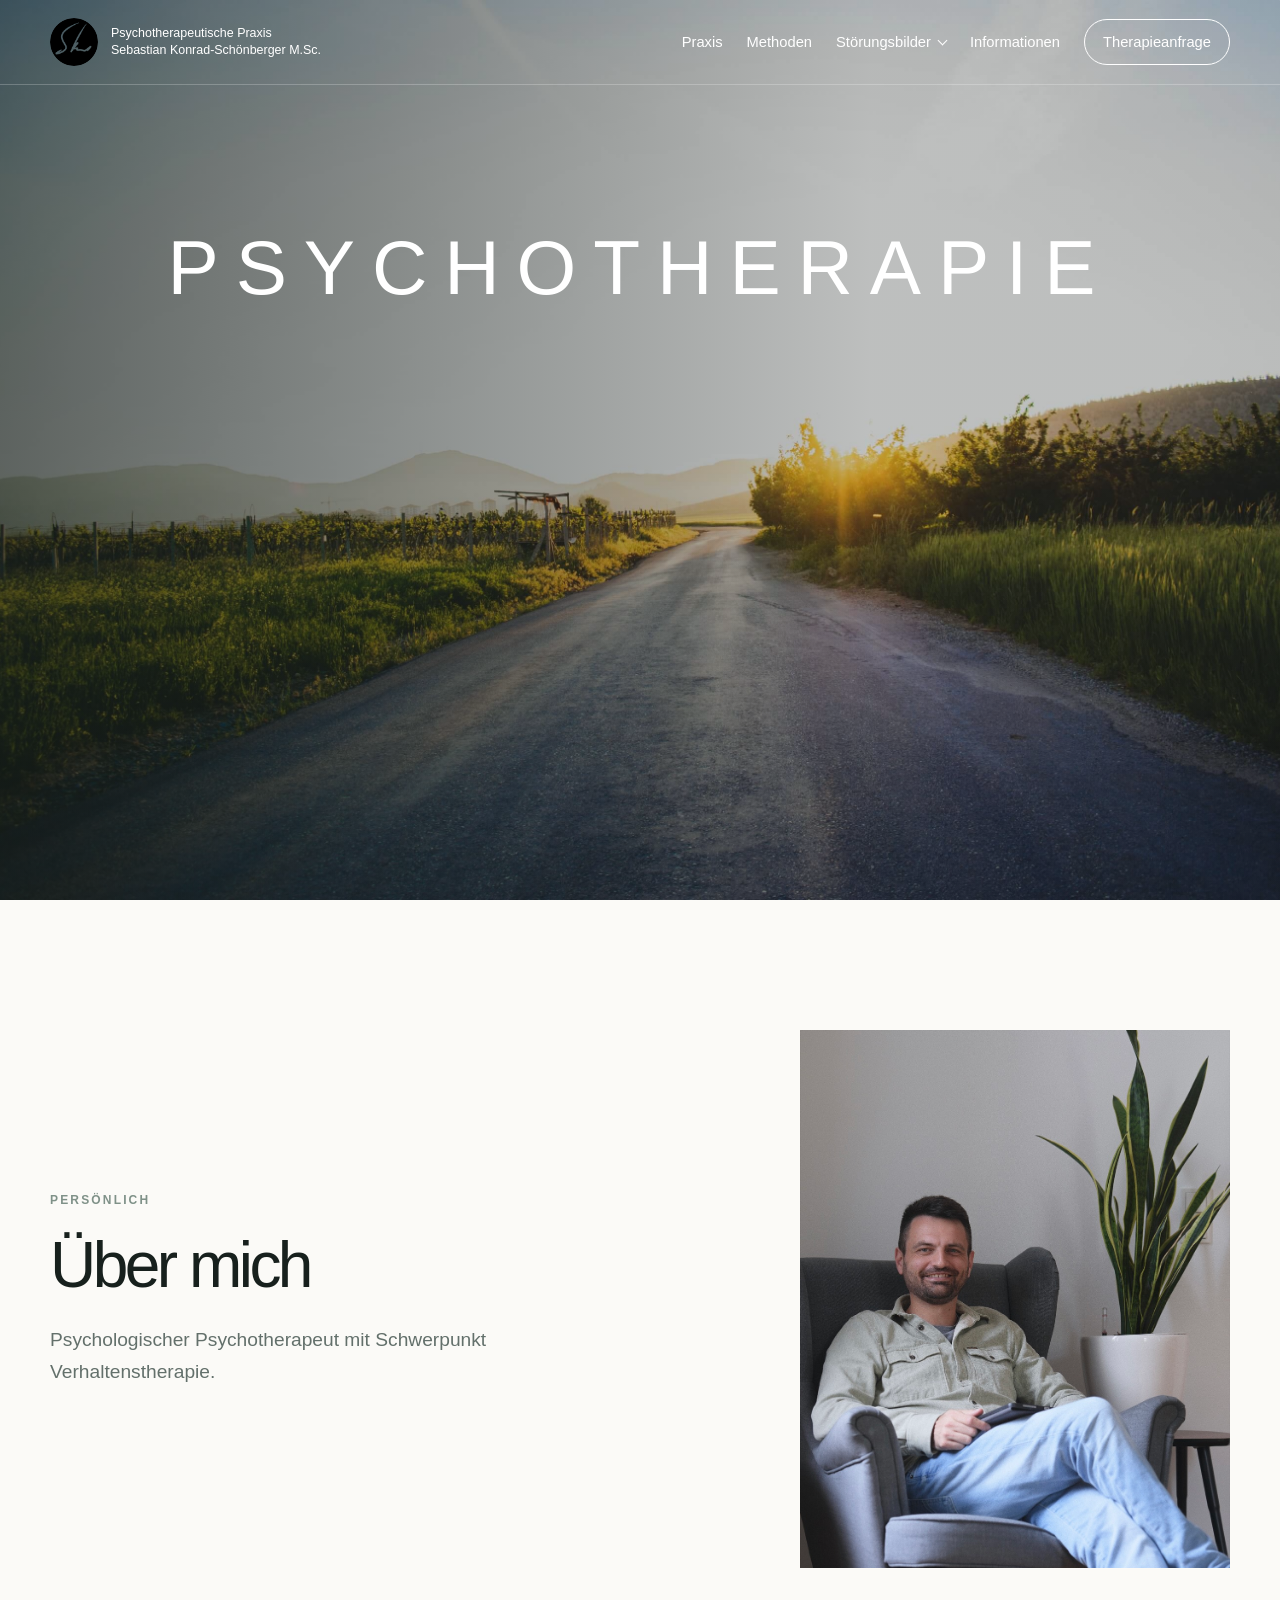
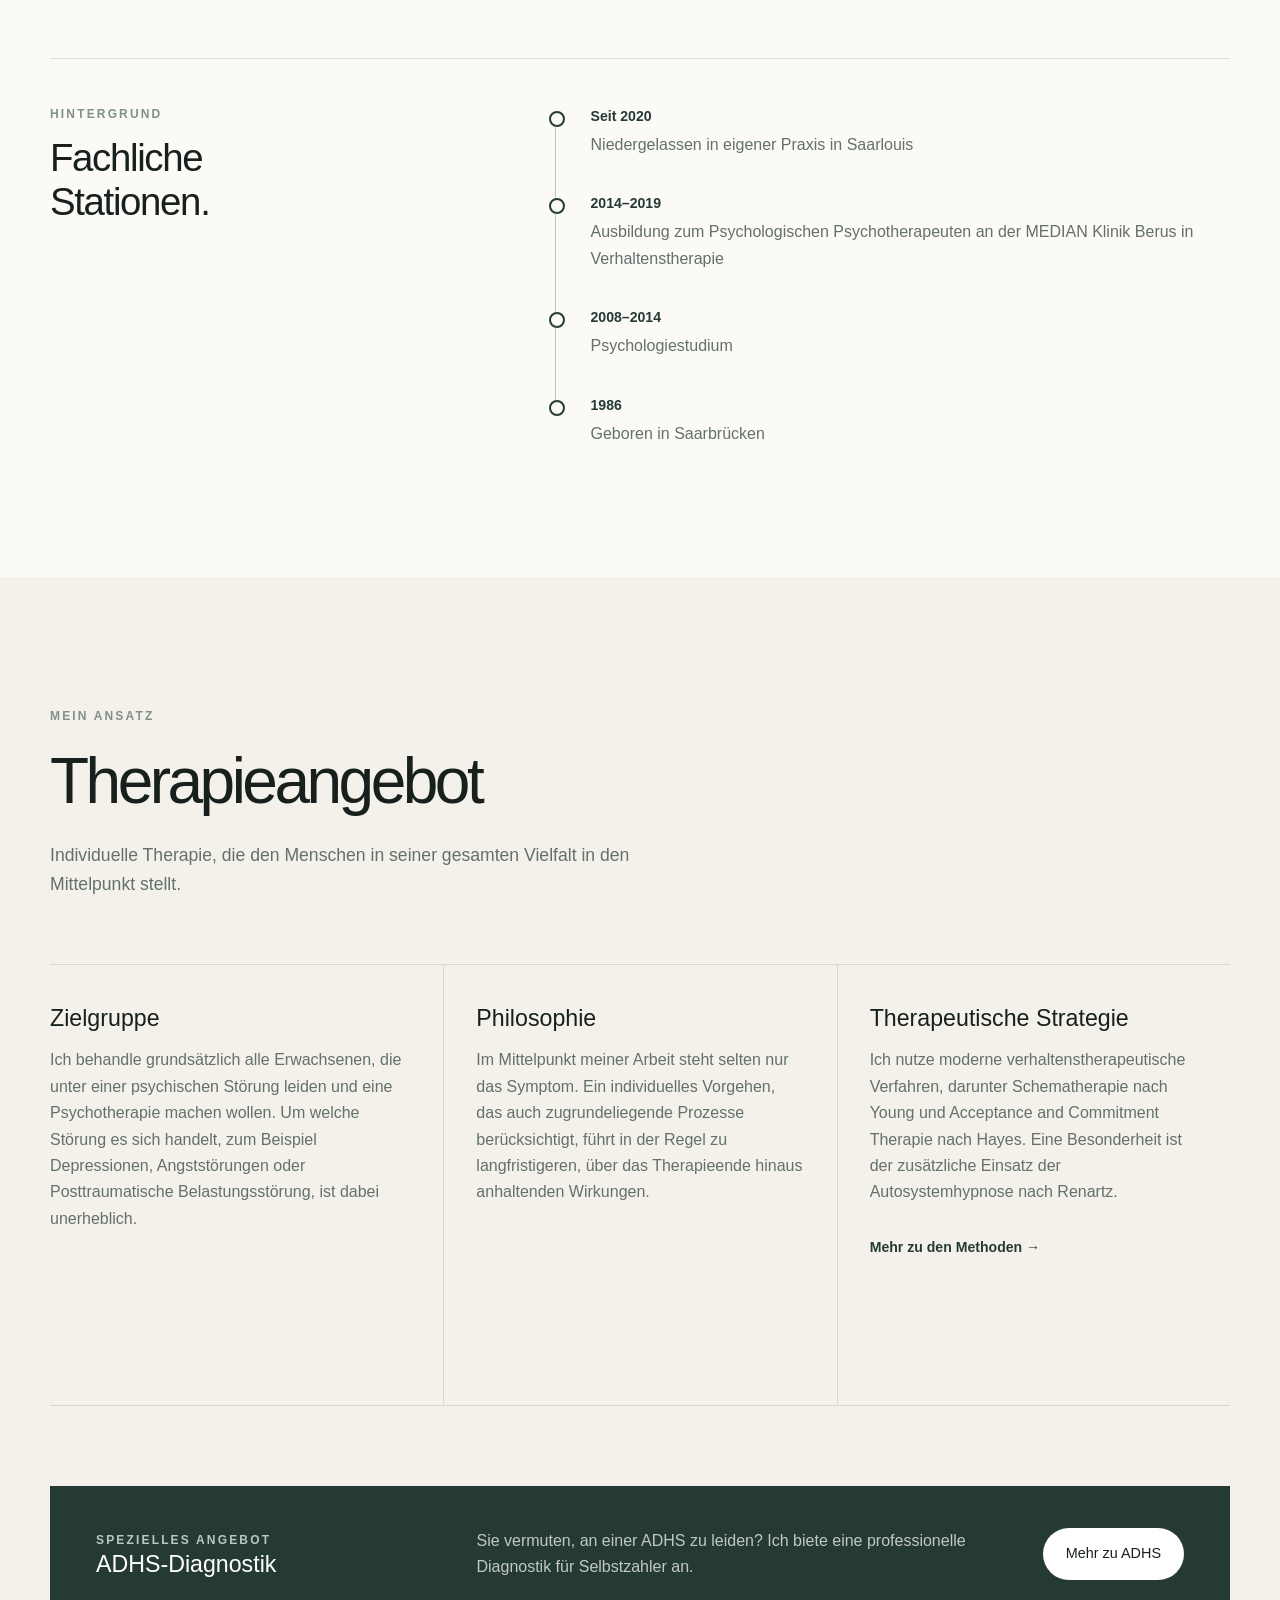
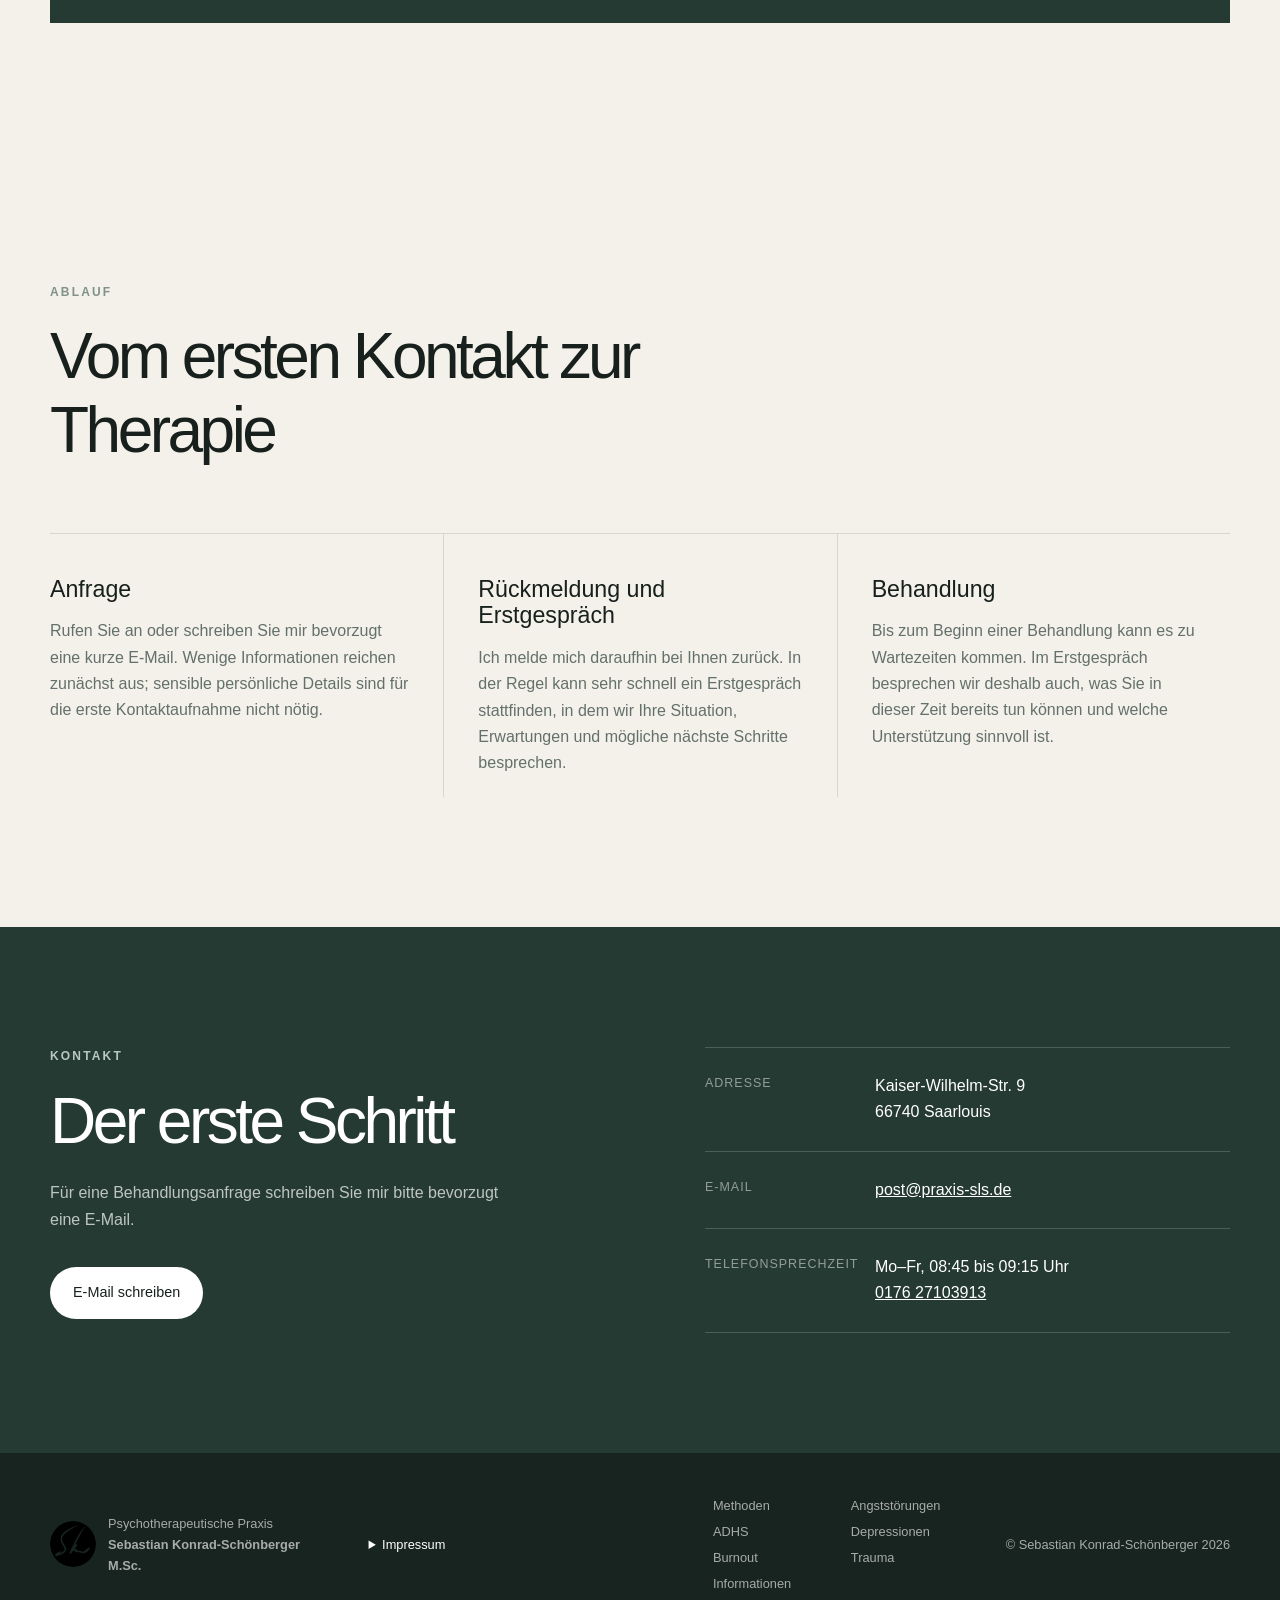
==== commit ae566f98: "Refine practice profile layout" ====
--- a/index.html
+++ b/index.html
@@ -5,7 +5,7 @@
   <meta name="viewport" content="width=device-width, initial-scale=1">
   <meta name="description" content="Psychotherapeutische Praxis Sebastian Konrad-Schönberger in Saarlouis. Verhaltenstherapie für Erwachsene und ADHS-Diagnostik.">
   <title>Psychotherapeutische Praxis Sebastian Konrad-Schönberger</title>
-  <link rel="stylesheet" href="style.css?v=11">
+  <link rel="stylesheet" href="style.css?v=15">
   <script src="script.js?v=6" defer></script>
 </head>
 <body>
--- a/style.css
+++ b/style.css
@@ -120,9 +120,12 @@
 .button-light { color: var(--ink); background: white; }
 .button-dark { color: white; background: var(--deep); }
 .about { background: var(--paper); }
-.about-grid { display: grid; gap: 52px; }
-.about-copy { max-width: 720px; }
-.portrait-wrap { position: relative; width: min(62%, 680px); }
+.about-grid {
+  display: grid; grid-template-columns: minmax(0, 1.15fr) minmax(340px, .85fr);
+  gap: clamp(60px, 9vw, 130px); align-items: center;
+}
+.about-copy { max-width: 620px; }
+.portrait-wrap { position: relative; justify-self: end; width: 100%; max-width: 430px; }
 .portrait-wrap::before { content: ""; position: absolute; z-index: -1; inset: -18px 18px 18px -18px; background: var(--cream); }
 .portrait-wrap img { width: 100%; aspect-ratio: 4 / 5; object-fit: cover; object-position: center; }
 .career {
@@ -215,6 +218,22 @@
 }
 .subpage #main-nav a[aria-current="page"]::after { transform: scaleX(1); }
 .page-hero { padding: 115px 0 95px; background: var(--cream); }
+.info-page-hero {
+  position: relative; overflow: hidden; display: flex; align-items: center;
+  min-height: min(680px, calc(100svh - 84px));
+  padding: clamp(88px, 13vh, 150px) 0 clamp(76px, 10vh, 120px);
+  background:
+    linear-gradient(180deg, var(--cream) 0%, rgba(244, 241, 234, .92) 6%, rgba(244, 241, 234, 0) 22%),
+    linear-gradient(90deg, rgba(244, 241, 234, .97) 0%, rgba(244, 241, 234, .88) 45%, rgba(244, 241, 234, .52) 78%, rgba(244, 241, 234, .28) 100%),
+    linear-gradient(0deg, rgba(23, 32, 29, .08), rgba(23, 32, 29, .02)),
+    url("assets/praxisraum.jpg") center 54% / cover no-repeat;
+}
+.info-page-hero::after {
+  content: ""; position: absolute; inset: auto 0 0; height: 28%;
+  background: linear-gradient(0deg, var(--cream), rgba(244, 241, 234, 0));
+  pointer-events: none;
+}
+.info-page-hero .page-hero-inner { position: relative; z-index: 1; }
 .page-hero-inner { max-width: 900px; }
 .page-hero h1 {
   max-width: 900px; margin-bottom: 28px;
@@ -259,6 +278,11 @@
 .detail-list li { padding: 18px 0; border-bottom: 1px solid var(--line); color: var(--muted); }
 .method-grid { display: grid; grid-template-columns: repeat(3, 1fr); gap: 24px; }
 .info-page-grid { grid-template-columns: repeat(2, 1fr); }
+.faq-grid { display: grid; grid-template-columns: repeat(2, 1fr); gap: 24px; }
+.faq-card { padding: 34px; border: 1px solid var(--line); background: white; }
+.faq-card h3 { margin-bottom: 18px; font-size: 1.35rem; }
+.faq-card p { margin: 0; color: var(--muted); }
+.faq-card:last-child:nth-child(odd) { grid-column: 1 / -1; }
 .method-card { min-height: 280px; padding: 34px; border: 1px solid var(--line); background: var(--paper); }
 .method-card span { display: block; margin-bottom: 48px; color: var(--sage); font-size: .78rem; letter-spacing: .12em; }
 .method-card p { margin: 0; color: var(--muted); }
@@ -293,10 +317,11 @@
     border: 0; border-radius: 100px; text-align: center; font-size: 1rem;
   }
   .contact-grid { grid-template-columns: 1fr; gap: 65px; }
-  .about-grid { gap: 50px; }
+  .about-grid { grid-template-columns: 1fr; gap: 50px; }
   .career { grid-template-columns: .72fr 1.28fr; gap: 50px; }
-  .portrait-wrap { width: min(72%, 560px); }
-  .card-grid, .info-grid, .focus-grid, .process-grid { grid-template-columns: 1fr; }
+  .portrait-wrap { justify-self: start; width: min(72%, 560px); }
+  .card-grid, .info-grid, .focus-grid, .process-grid, .faq-grid { grid-template-columns: 1fr; }
+  .faq-card:last-child:nth-child(odd) { grid-column: auto; }
   .card { min-height: auto; padding: 36px 0; }
   .card + .card { padding-left: 0; border-top: 1px solid var(--line); border-left: 0; }
   .feature { grid-template-columns: 1fr; gap: 25px; }
@@ -334,6 +359,10 @@
   .hero h1 { font-size: clamp(1.65rem, 8vw, 2.6rem); letter-spacing: .16em; }
   .section { padding: 78px 0; }
   .page-hero { padding: 75px 0 70px; }
+  .info-page-hero {
+    min-height: min(620px, calc(100svh - 72px)); padding: 88px 0 78px;
+    background-position: center, center, center, 68% 54%;
+  }
   .page-section { padding: 78px 0; }
   .page-hero h1 { font-size: 3.2rem; }
   h2 { font-size: 2.7rem; }
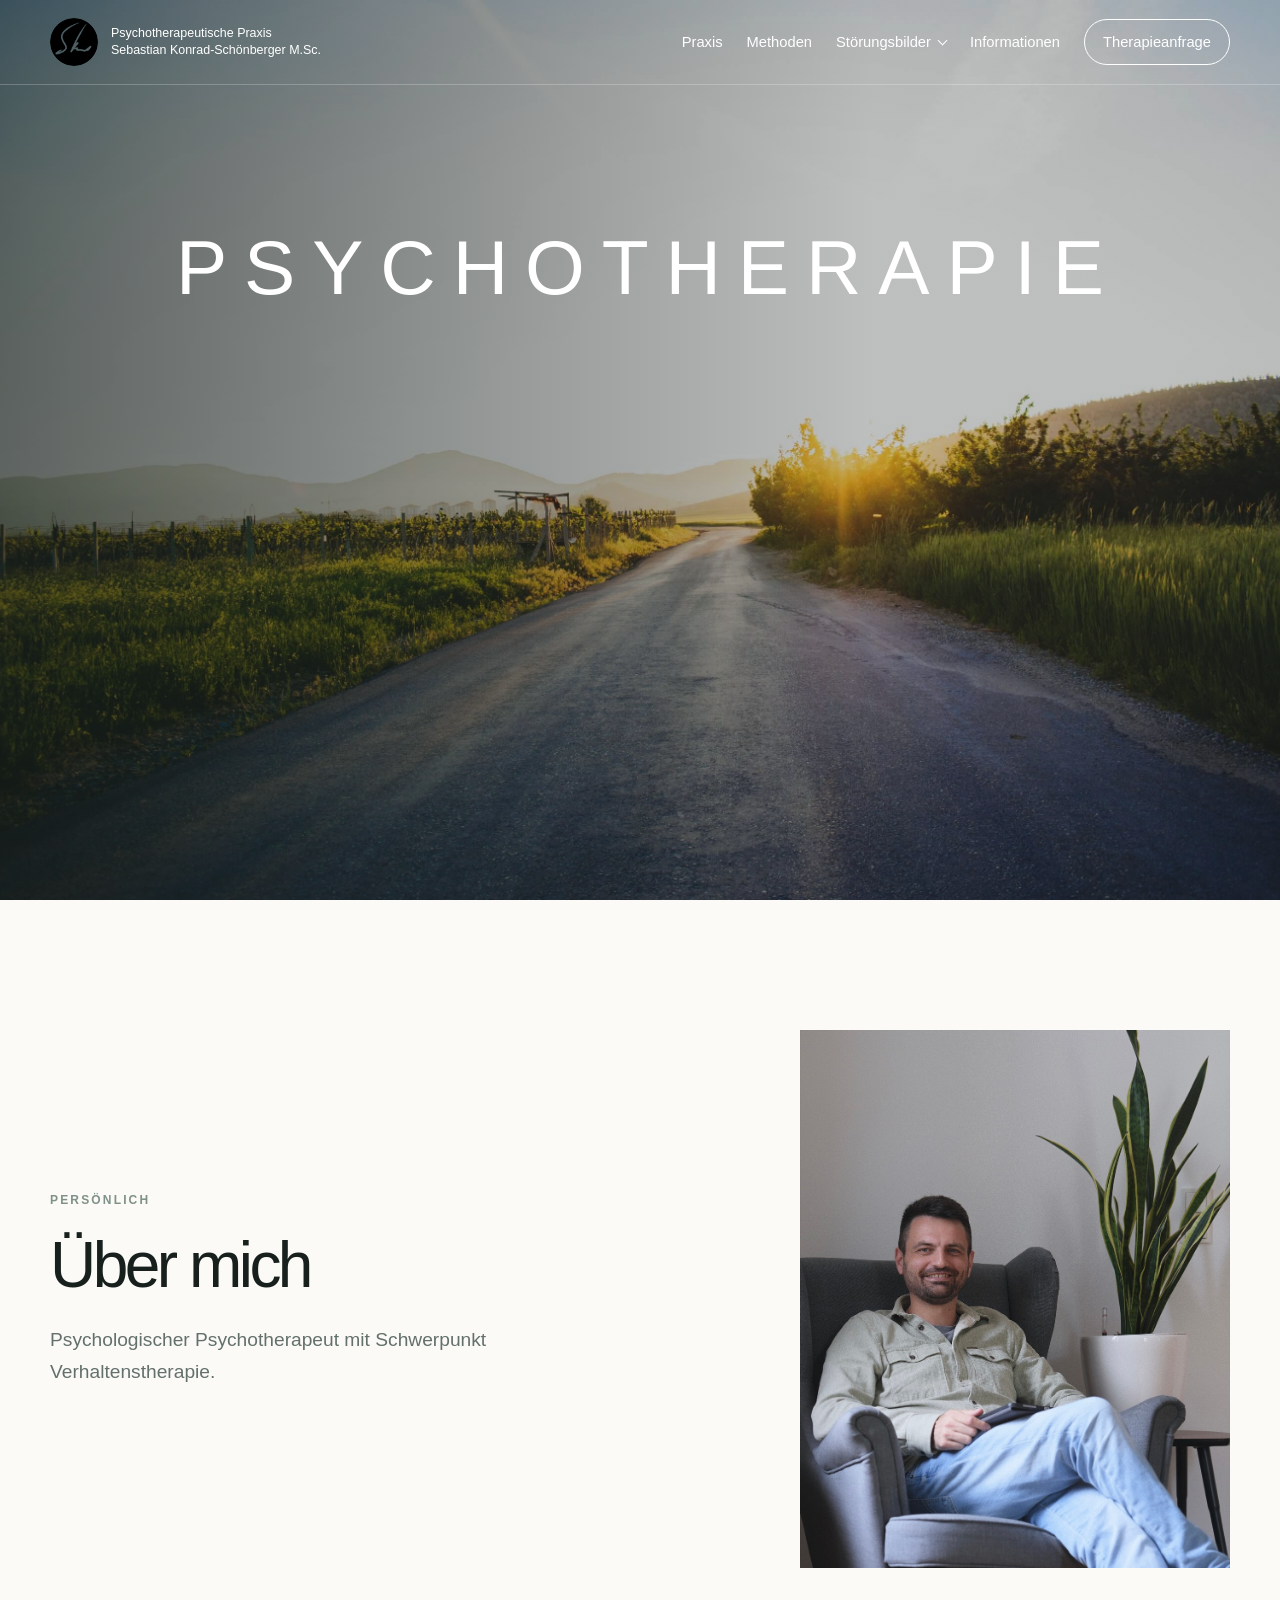
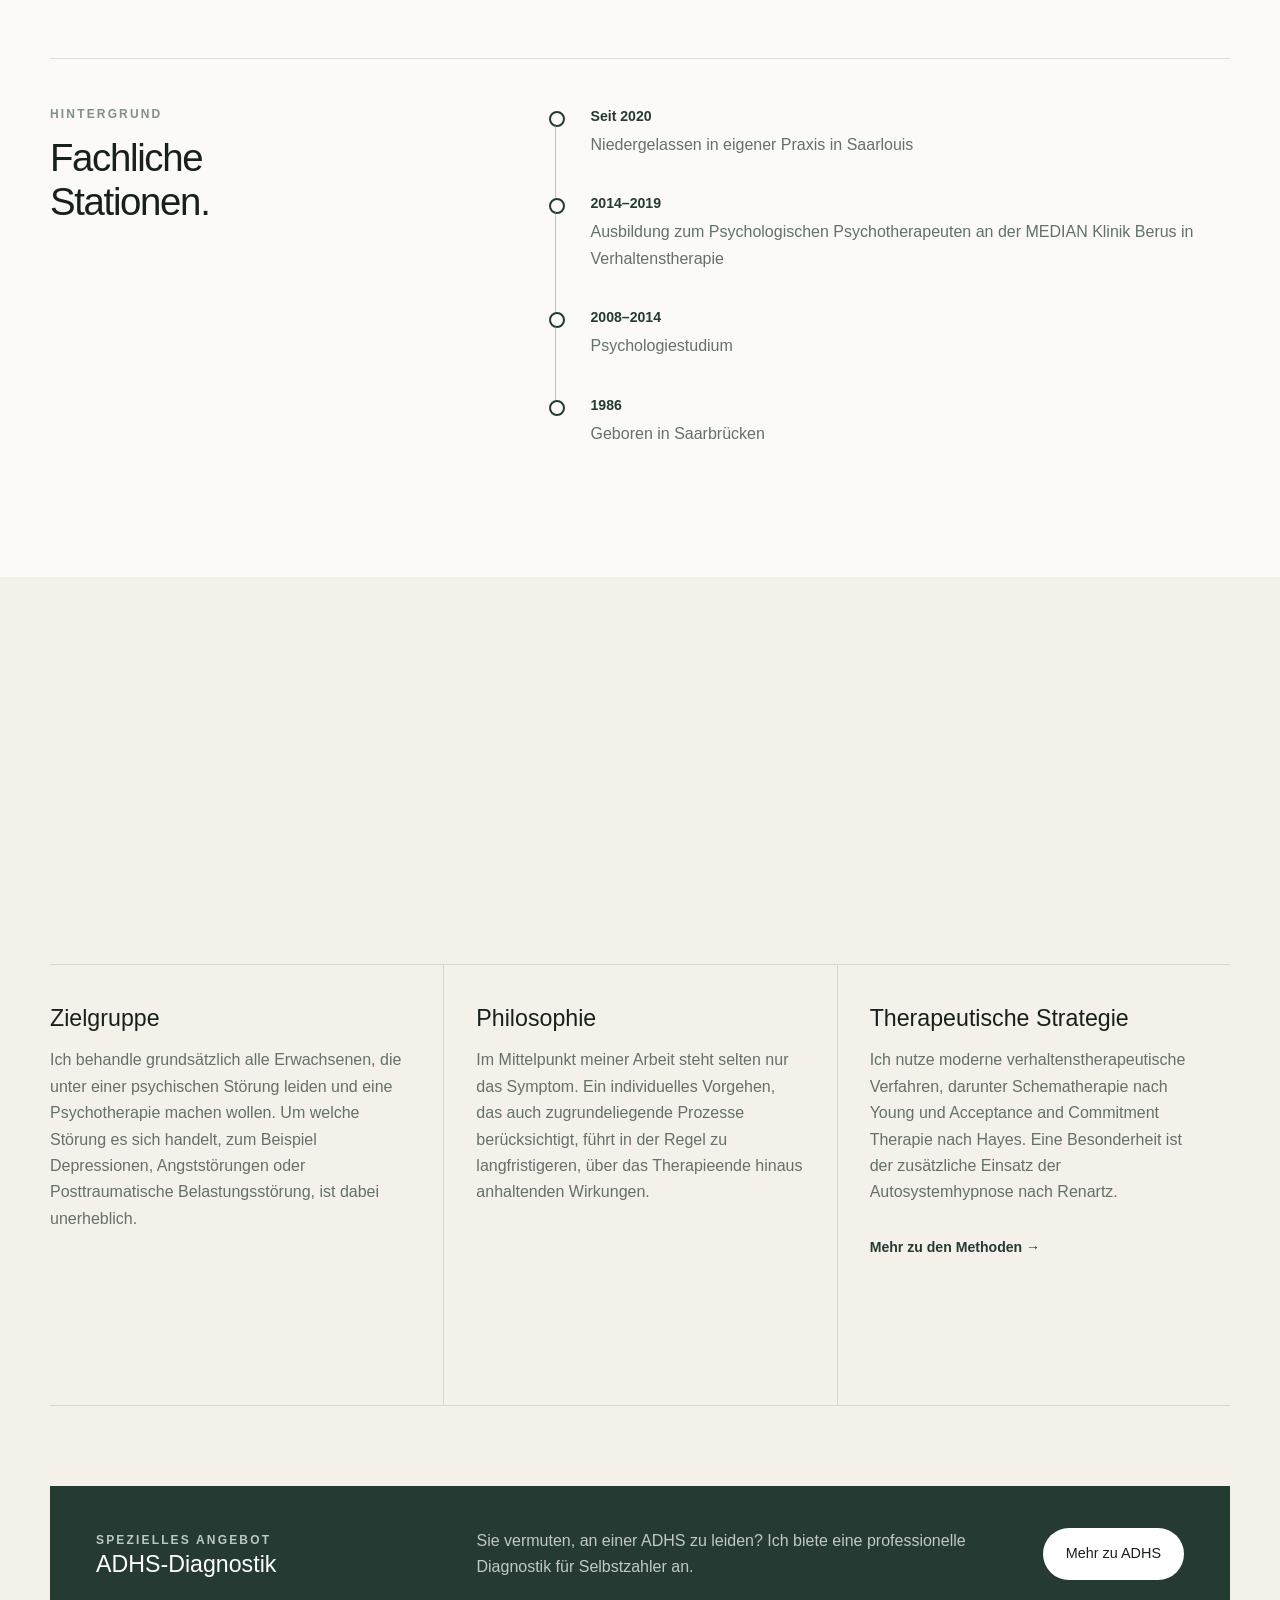
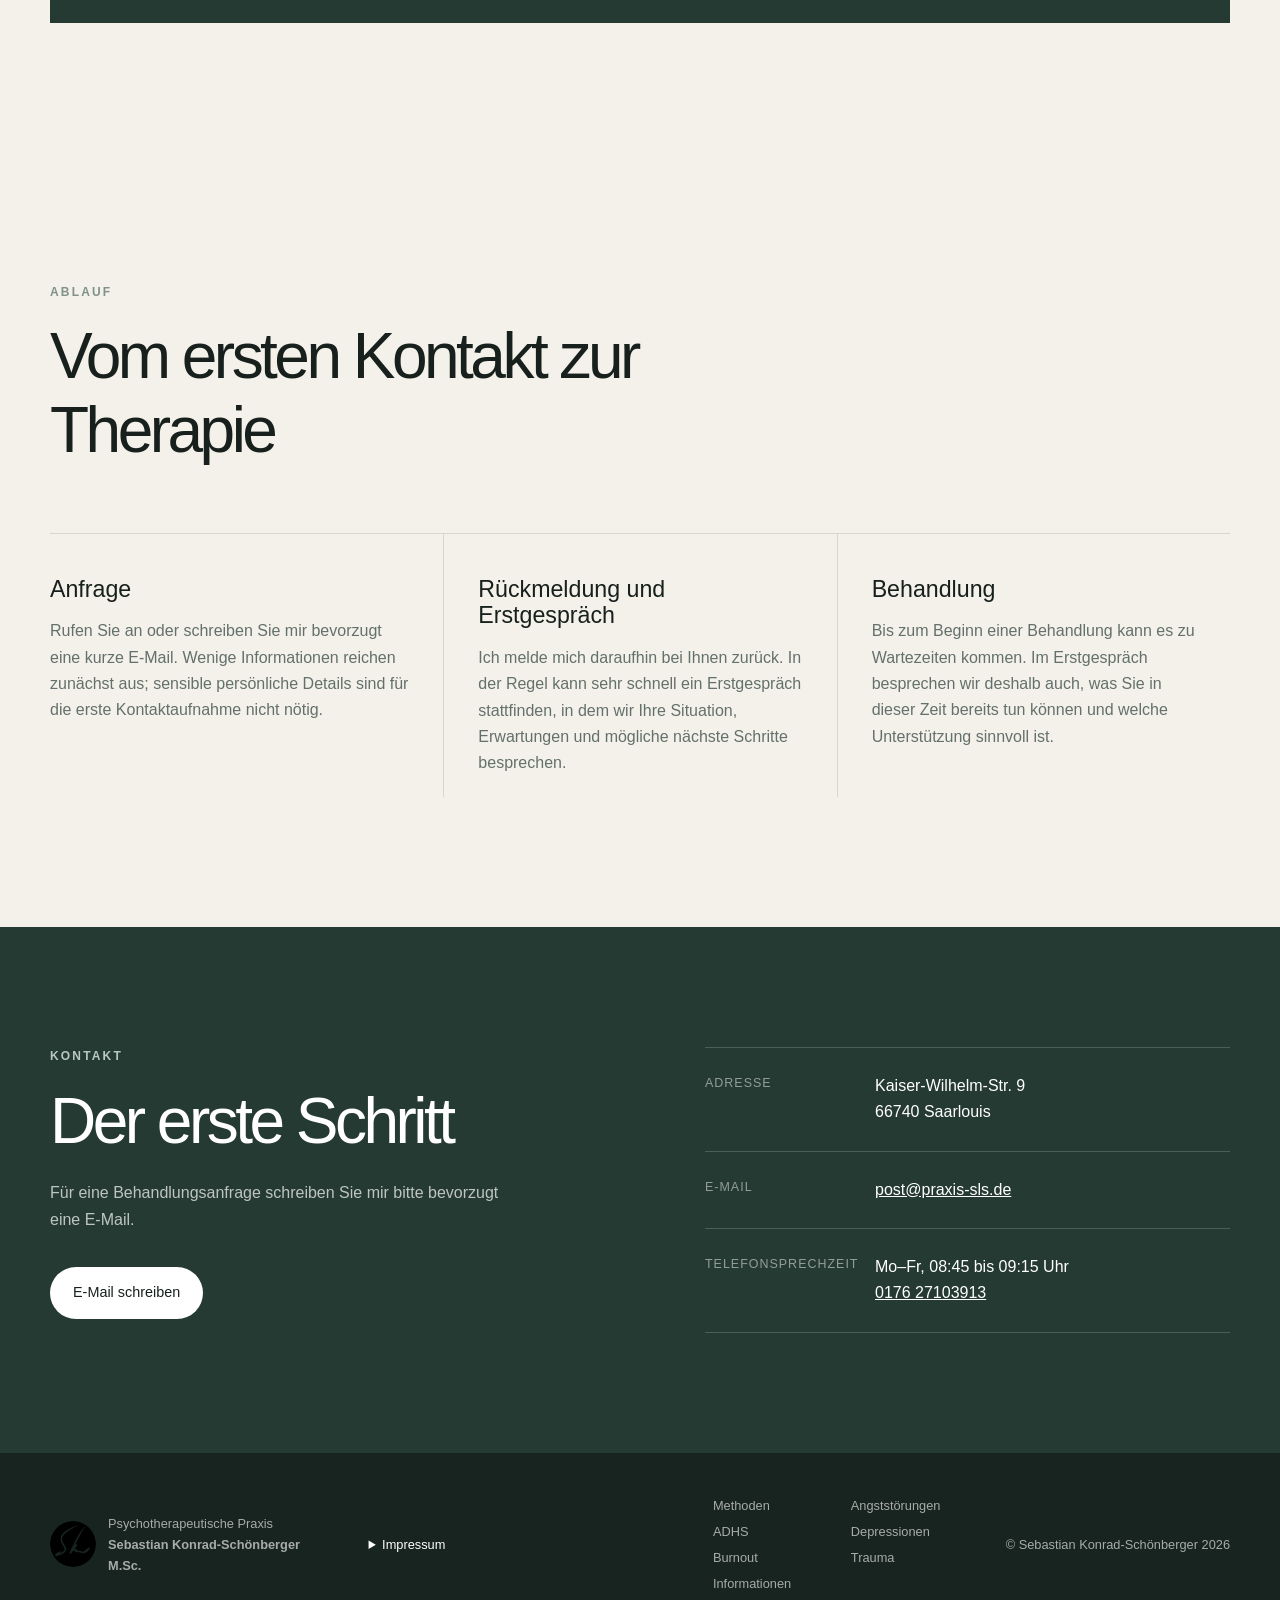
==== commit b433fbc2: "Bump homepage CSS cache version" ====
--- a/index.html
+++ b/index.html
@@ -5,7 +5,7 @@
   <meta name="viewport" content="width=device-width, initial-scale=1">
   <meta name="description" content="Psychotherapeutische Praxis Sebastian Konrad-Schönberger in Saarlouis. Verhaltenstherapie für Erwachsene und ADHS-Diagnostik.">
   <title>Psychotherapeutische Praxis Sebastian Konrad-Schönberger</title>
-  <link rel="stylesheet" href="style.css?v=15">
+  <link rel="stylesheet" href="style.css?v=16">
   <script src="script.js?v=6" defer></script>
 </head>
 <body>
--- a/style.css
+++ b/style.css
@@ -109,6 +109,7 @@
   margin: 0;
   font-size: clamp(2.4rem, 6vw, 5.7rem);
   letter-spacing: .22em;
+  text-indent: .22em;
   text-transform: uppercase;
 }
 .button {
@@ -356,7 +357,7 @@
   .brand img { width: 42px; height: 42px; }
   .brand { font-size: .7rem; }
   #main-nav { inset: 72px 0 auto; height: calc(100svh - 72px); }
-  .hero h1 { font-size: clamp(1.65rem, 8vw, 2.6rem); letter-spacing: .16em; }
+  .hero h1 { font-size: clamp(1.65rem, 8vw, 2.6rem); letter-spacing: .16em; text-indent: .16em; }
   .section { padding: 78px 0; }
   .page-hero { padding: 75px 0 70px; }
   .info-page-hero {
@@ -373,6 +374,13 @@
   .contact-details > div { grid-template-columns: 1fr; gap: 7px; }
 }
 
+@media (max-width: 420px) {
+  .hero h1 {
+    letter-spacing: .11em;
+    text-indent: 0;
+  }
+}
+
 @media (prefers-reduced-motion: reduce) {
   html { scroll-behavior: auto; }
   *, *::before, *::after { animation-duration: .01ms !important; animation-iteration-count: 1 !important; transition-duration: .01ms !important; }
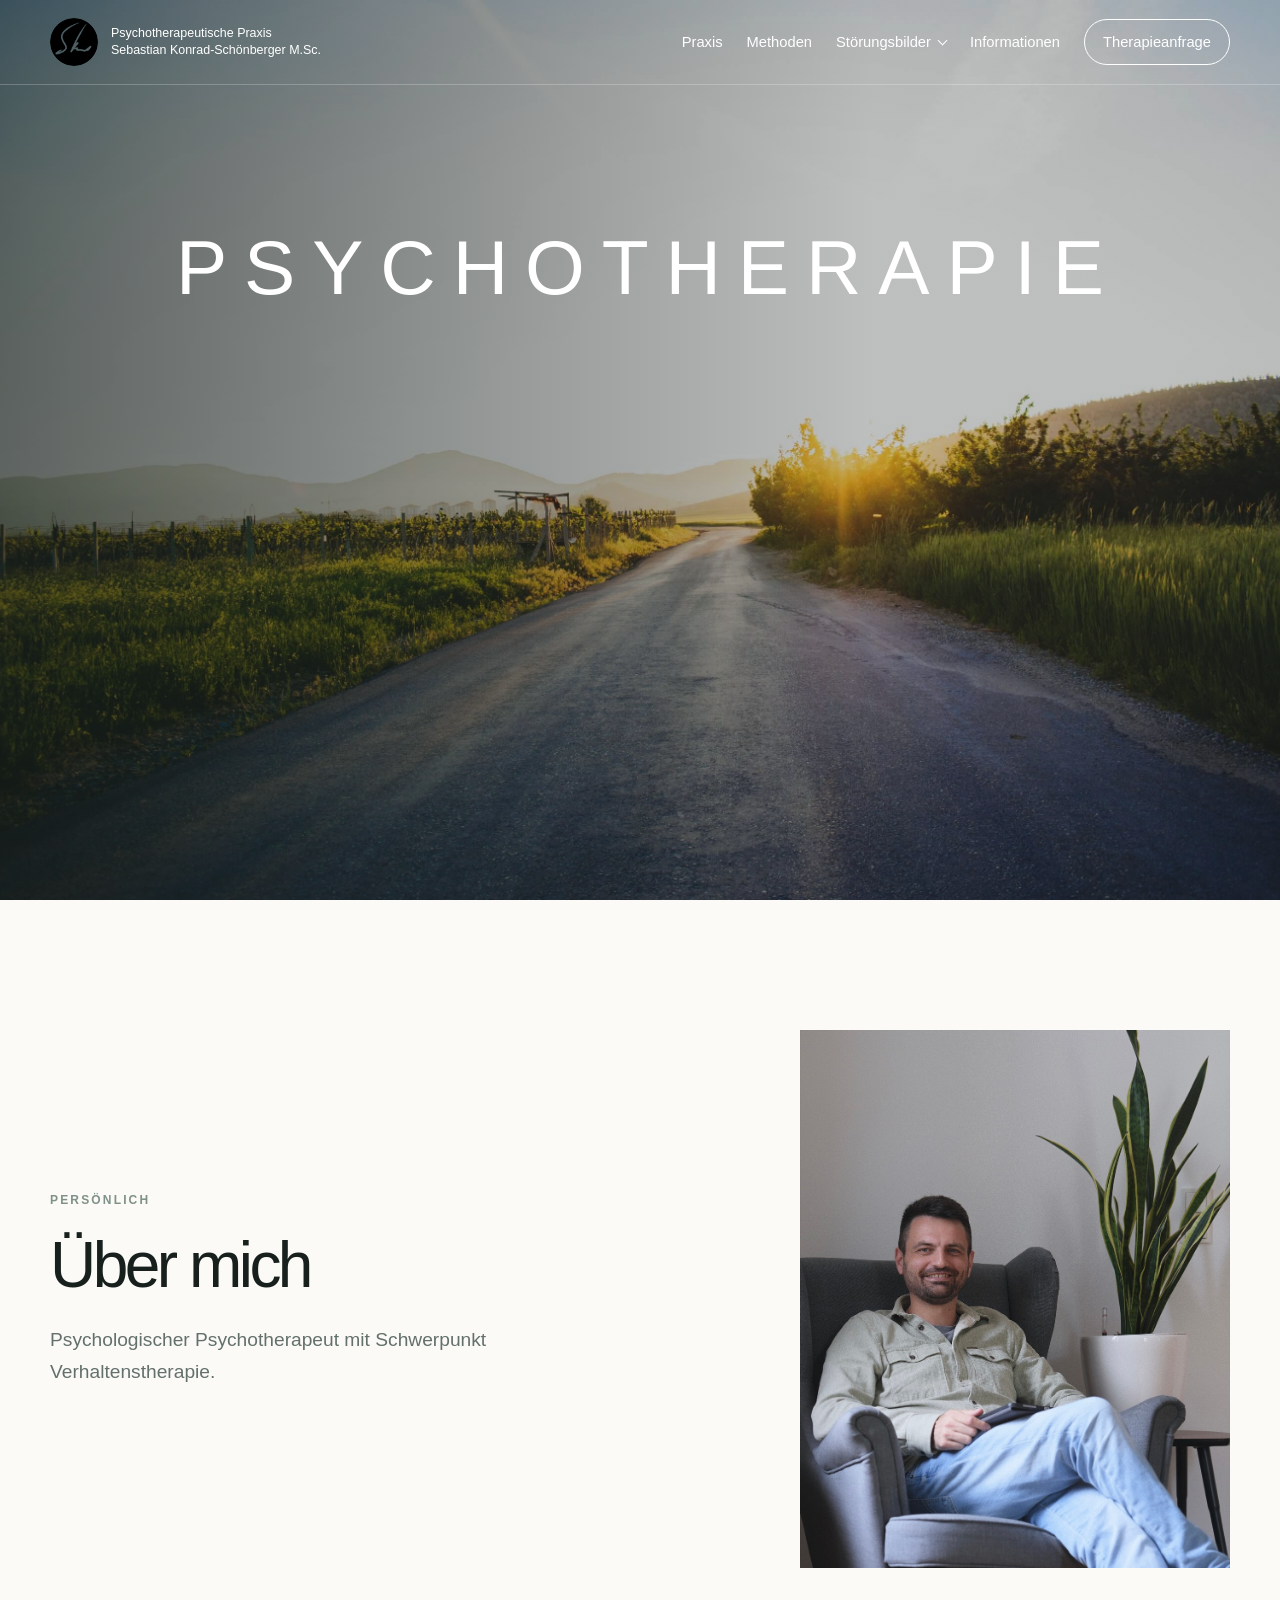
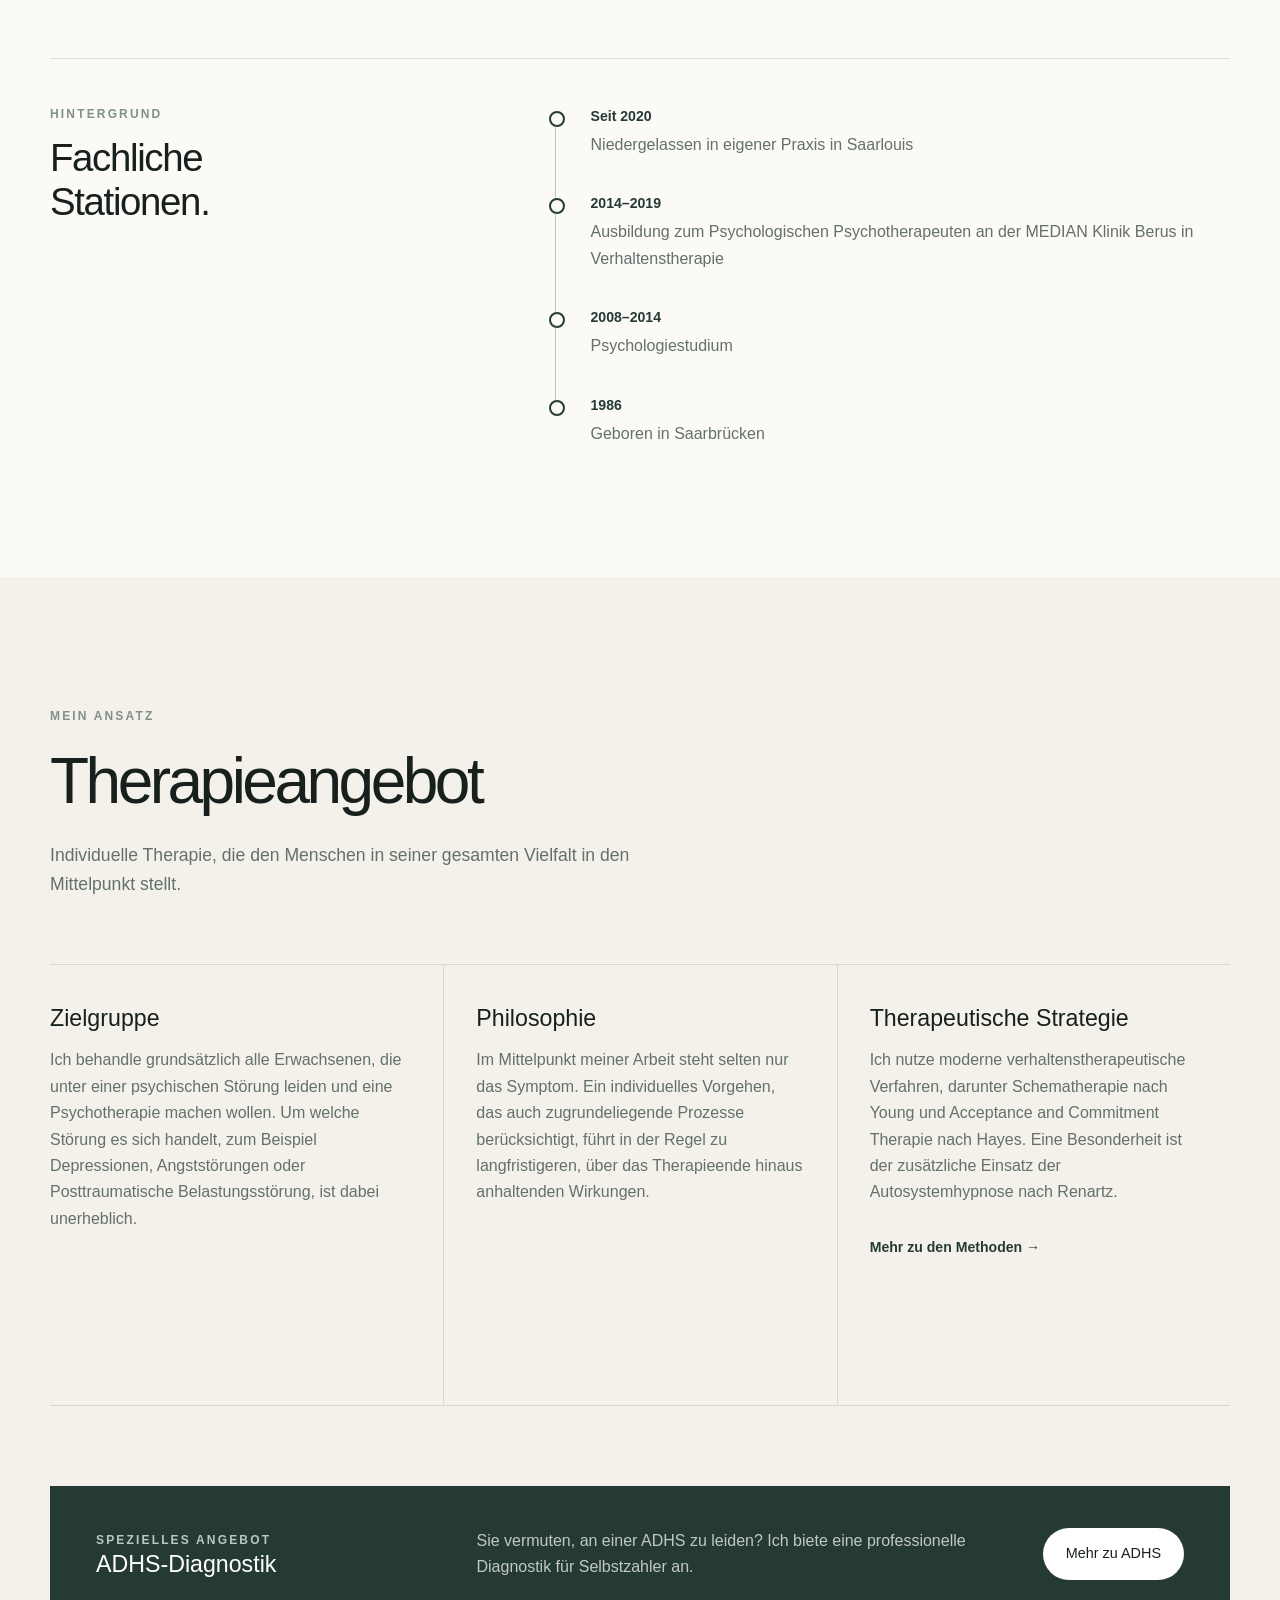
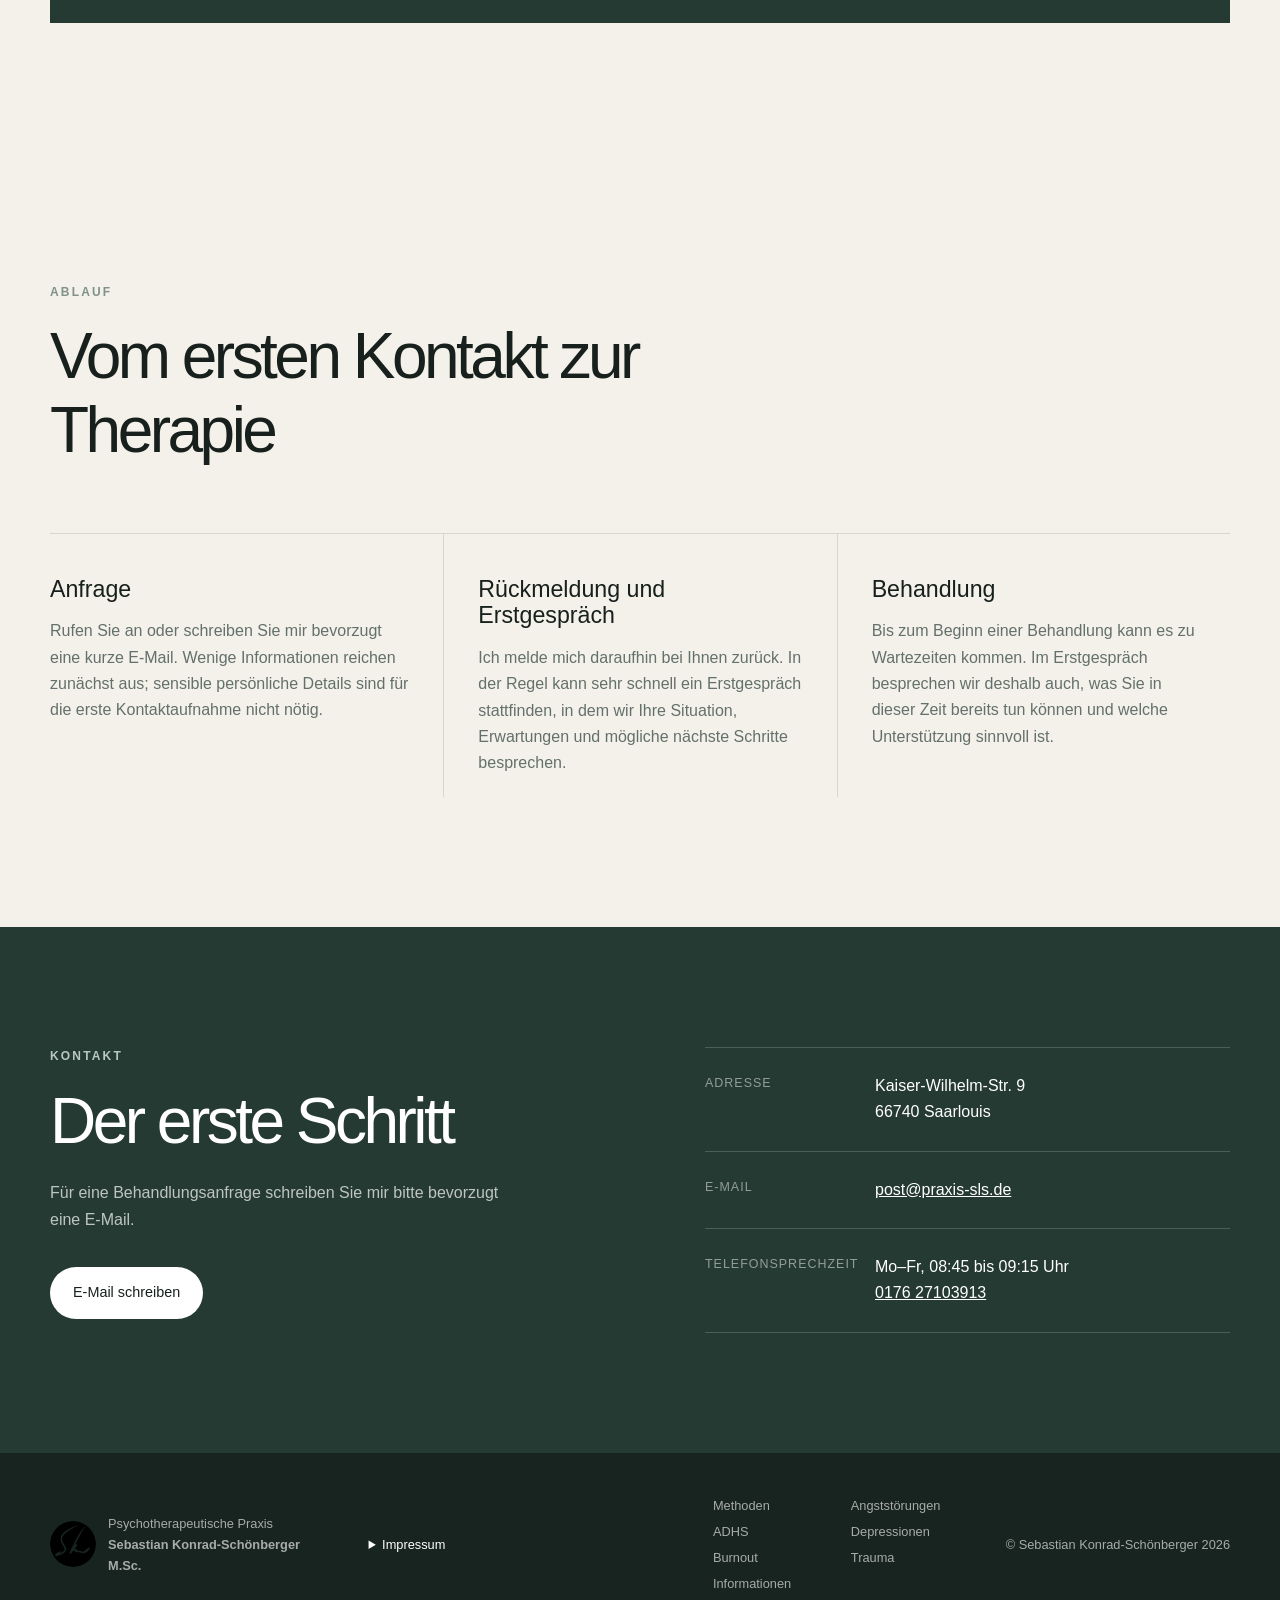
==== commit 3abf0429: "Improve mobile homepage title centering" ====
--- a/index.html
+++ b/index.html
@@ -5,7 +5,7 @@
   <meta name="viewport" content="width=device-width, initial-scale=1">
   <meta name="description" content="Psychotherapeutische Praxis Sebastian Konrad-Schönberger in Saarlouis. Verhaltenstherapie für Erwachsene und ADHS-Diagnostik.">
   <title>Psychotherapeutische Praxis Sebastian Konrad-Schönberger</title>
-  <link rel="stylesheet" href="style.css?v=16">
+  <link rel="stylesheet" href="style.css?v=17">
   <script src="script.js?v=6" defer></script>
 </head>
 <body>
--- a/style.css
+++ b/style.css
@@ -357,7 +357,8 @@
   .brand img { width: 42px; height: 42px; }
   .brand { font-size: .7rem; }
   #main-nav { inset: 72px 0 auto; height: calc(100svh - 72px); }
-  .hero h1 { font-size: clamp(1.65rem, 8vw, 2.6rem); letter-spacing: .16em; text-indent: .16em; }
+  .hero-content { width: 100%; padding-inline: 16px; }
+  .hero h1 { font-size: clamp(1.55rem, 7.4vw, 2.25rem); letter-spacing: .08em; text-indent: 0; }
   .section { padding: 78px 0; }
   .page-hero { padding: 75px 0 70px; }
   .info-page-hero {
@@ -374,13 +375,6 @@
   .contact-details > div { grid-template-columns: 1fr; gap: 7px; }
 }
 
-@media (max-width: 420px) {
-  .hero h1 {
-    letter-spacing: .11em;
-    text-indent: 0;
-  }
-}
-
 @media (prefers-reduced-motion: reduce) {
   html { scroll-behavior: auto; }
   *, *::before, *::after { animation-duration: .01ms !important; animation-iteration-count: 1 !important; transition-duration: .01ms !important; }
